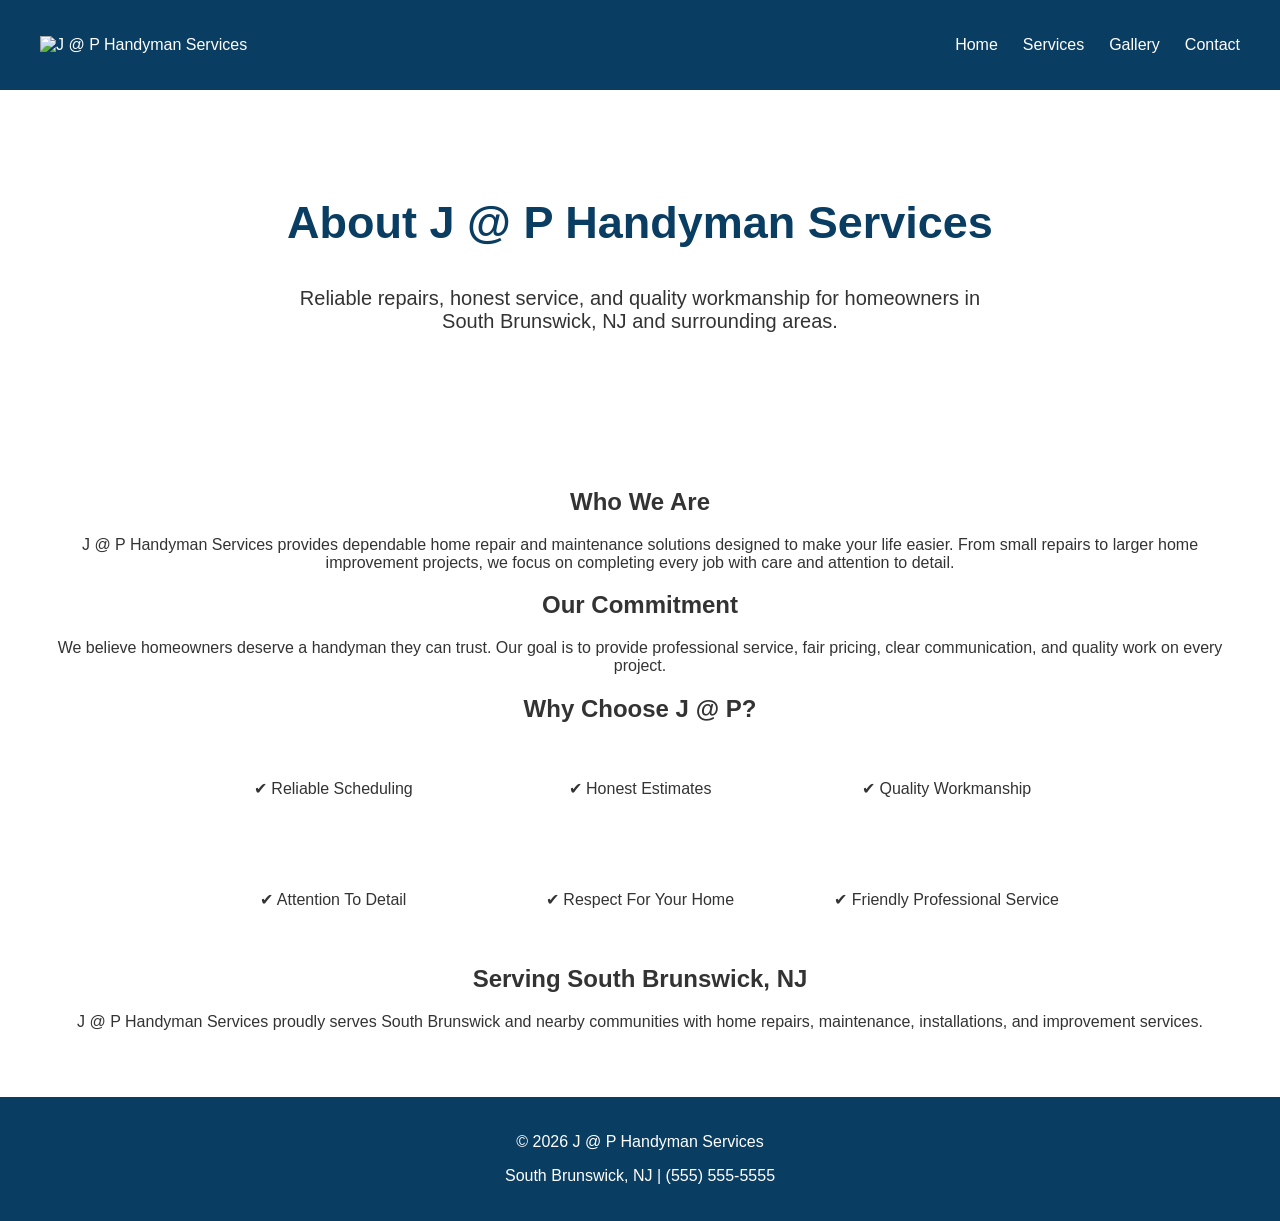
==== about.html @ 0dd30350 "Add initial website files for J @ P Handyman Services, including About, Contact, Gallery, Services p" ====
<!DOCTYPE html>
<html lang="en">

<head>

<meta charset="UTF-8">
<meta name="viewport" content="width=device-width, initial-scale=1.0">

<title>About J @ P Handyman Services | South Brunswick NJ</title>

<link rel="stylesheet" href="css/style.css">

</head>


<body>


<nav>

<img src="images/jp-logo.png" alt="J @ P Handyman Services">

<ul>

<li><a href="index.html">Home</a></li>

<li><a href="services.html">Services</a></li>

<li><a href="gallery.html">Gallery</a></li>

<li><a href="contact.html">Contact</a></li>

</ul>

</nav>



<section class="hero">

<h1>About J @ P Handyman Services</h1>

<p>
Reliable repairs, honest service, and quality workmanship
for homeowners in South Brunswick, NJ and surrounding areas.
</p>

</section>



<section class="about">


<h2>Who We Are</h2>


<p>
J @ P Handyman Services provides dependable home repair and
maintenance solutions designed to make your life easier.
From small repairs to larger home improvement projects,
we focus on completing every job with care and attention
to detail.
</p>



<h2>Our Commitment</h2>


<p>
We believe homeowners deserve a handyman they can trust.
Our goal is to provide professional service, fair pricing,
clear communication, and quality work on every project.
</p>



<h2>Why Choose J @ P?</h2>


<div class="service-list">


<p>✔ Reliable Scheduling</p>

<p>✔ Honest Estimates</p>

<p>✔ Quality Workmanship</p>

<p>✔ Attention To Detail</p>

<p>✔ Respect For Your Home</p>

<p>✔ Friendly Professional Service</p>


</div>



<h2>Serving South Brunswick, NJ</h2>


<p>
J @ P Handyman Services proudly serves South Brunswick
and nearby communities with home repairs, maintenance,
installations, and improvement services.
</p>



</section>



<footer>

<p>
© 2026 J @ P Handyman Services
</p>

<p>
South Brunswick, NJ | (555) 555-5555
</p>

</footer>



</body>

</html>
---- css/style.css ----
/* J @ P Handyman Services */

* {
    box-sizing: border-box;
}

body {
    margin: 0;
    font-family: Arial, sans-serif;
    color: #333;
    background-color: #f5f5f5;
}


/* Navigation */

nav {
    background-color: #0A3D62;
    color: white;
    display: flex;
    justify-content: space-between;
    align-items: center;
    padding: 20px 40px;
}

nav h2 {
    margin: 0;
}

nav ul {
    list-style: none;
    display: flex;
    gap: 25px;
}

nav a {
    color: white;
    text-decoration: none;
}


/* Hero Section */

.hero {
    background-color: #ffffff;
    text-align: center;
    padding: 70px 20px;
}

.hero h1 {
    font-size: 45px;
    color: #0A3D62;
}

.hero p {
    font-size: 20px;
    max-width: 700px;
    margin: 15px auto;
}


/* Buttons */

button {
    background-color: #FF8C00;
    color: white;
    border: none;
    padding: 15px 25px;
    margin: 15px;
    font-size: 18px;
    border-radius: 5px;
    cursor: pointer;
}

button:hover {
    background-color: #cc7000;
}


/* Services */

.services {
    padding: 50px 20px;
    text-align: center;
}

.service-list {
    display: grid;
    grid-template-columns: repeat(3, 1fr);
    gap: 20px;
    max-width: 900px;
    margin: auto;
}

.service-list p {
    background:white;
    padding:20px;
    border-radius:10px;
}


/* About */

.about {
    background:white;
    padding:50px;
    text-align:center;
}


/* Footer */

footer {
    background:#0A3D62;
    color:white;
    text-align:center;
    padding:20px;
}


/* Mobile */

@media(max-width:768px){

    nav {
        flex-direction:column;
    }

    nav ul {
        flex-direction:column;
    }

    .service-list {
        grid-template-columns:1fr;
    }

    .hero h1 {
        font-size:32px;
    }

}
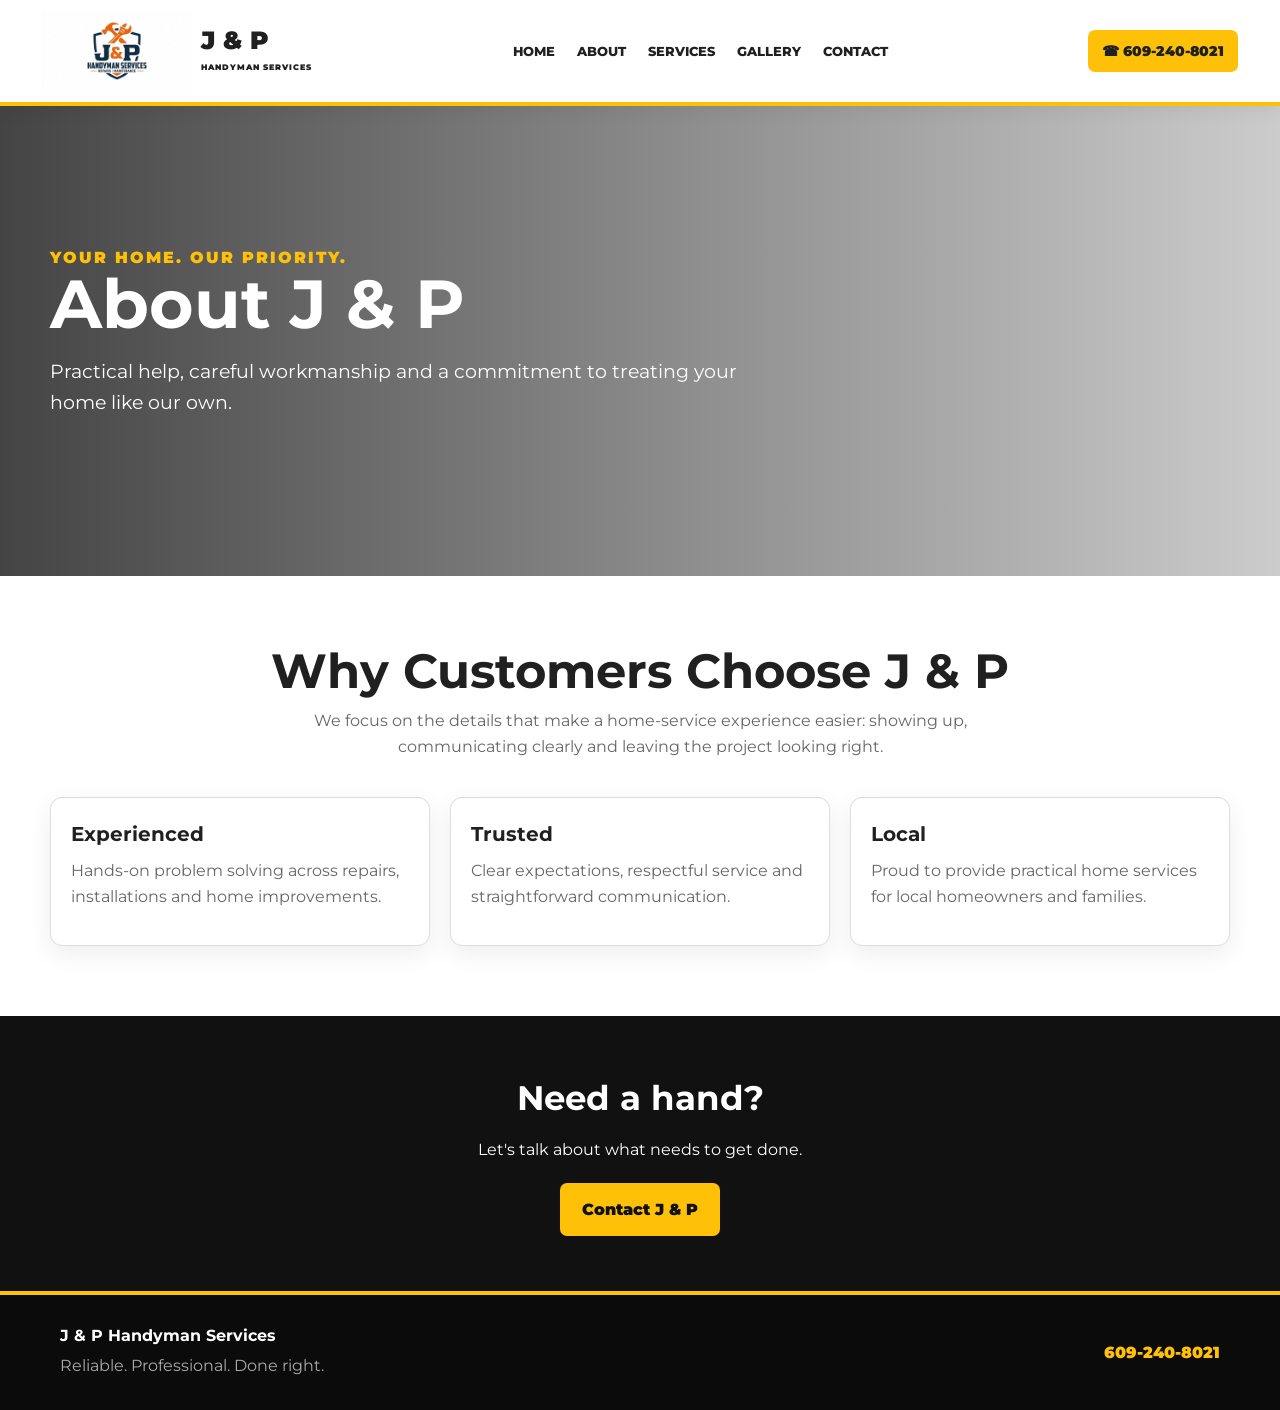
==== commit 0a3a9e00: "Redesign J and P Handyman website" ====
--- a/about.html
+++ b/about.html
@@ -1,133 +1 @@
-<!DOCTYPE html>
-<html lang="en">
-
-<head>
-
-<meta charset="UTF-8">
-<meta name="viewport" content="width=device-width, initial-scale=1.0">
-
-<title>About J @ P Handyman Services | South Brunswick NJ</title>
-
-<link rel="stylesheet" href="css/style.css">
-
-</head>
-
-
-<body>
-
-
-<nav>
-
-<img src="images/jp-logo.png" alt="J @ P Handyman Services">
-
-<ul>
-
-<li><a href="index.html">Home</a></li>
-
-<li><a href="services.html">Services</a></li>
-
-<li><a href="gallery.html">Gallery</a></li>
-
-<li><a href="contact.html">Contact</a></li>
-
-</ul>
-
-</nav>
-
-
-
-<section class="hero">
-
-<h1>About J @ P Handyman Services</h1>
-
-<p>
-Reliable repairs, honest service, and quality workmanship
-for homeowners in South Brunswick, NJ and surrounding areas.
-</p>
-
-</section>
-
-
-
-<section class="about">
-
-
-<h2>Who We Are</h2>
-
-
-<p>
-J @ P Handyman Services provides dependable home repair and
-maintenance solutions designed to make your life easier.
-From small repairs to larger home improvement projects,
-we focus on completing every job with care and attention
-to detail.
-</p>
-
-
-
-<h2>Our Commitment</h2>
-
-
-<p>
-We believe homeowners deserve a handyman they can trust.
-Our goal is to provide professional service, fair pricing,
-clear communication, and quality work on every project.
-</p>
-
-
-
-<h2>Why Choose J @ P?</h2>
-
-
-<div class="service-list">
-
-
-<p>✔ Reliable Scheduling</p>
-
-<p>✔ Honest Estimates</p>
-
-<p>✔ Quality Workmanship</p>
-
-<p>✔ Attention To Detail</p>
-
-<p>✔ Respect For Your Home</p>
-
-<p>✔ Friendly Professional Service</p>
-
-
-</div>
-
-
-
-<h2>Serving South Brunswick, NJ</h2>
-
-
-<p>
-J @ P Handyman Services proudly serves South Brunswick
-and nearby communities with home repairs, maintenance,
-installations, and improvement services.
-</p>
-
-
-
-</section>
-
-
-
-<footer>
-
-<p>
-© 2026 J @ P Handyman Services
-</p>
-
-<p>
-South Brunswick, NJ | (555) 555-5555
-</p>
-
-</footer>
-
-
-
-</body>
-
-</html>+<!doctype html><html lang="en"><head><meta charset="utf-8"><meta name="viewport" content="width=device-width,initial-scale=1"><title>About | J & P Handyman Services</title><link rel="stylesheet" href="css/style.css"></head><body><header class="site-header"><a class="brand" href="index.html"><img src="images/J and P logo.png" alt="J & P Handyman Services logo"><span>J &amp; P<br><small>HANDYMAN SERVICES</small></span></a><nav><a href="index.html">Home</a><a href="about.html">About</a><a href="services.html">Services</a><a href="gallery.html">Gallery</a><a href="contact.html">Contact</a></nav><a class="phone" href="tel:6092408021">☎ 609-240-8021</a></header><section class="about-hero" style="background-image:url('images/backgrounds/about.svg')"><div class="page-hero-inner"><div class="eyebrow">Your Home. Our Priority.</div><h1>About J & P</h1><p>Practical help, careful workmanship and a commitment to treating your home like our own.</p></div></section><section class="section"><div class="section-inner"><h2 class="section-title">Why Customers Choose J & P</h2><p class="section-lead">We focus on the details that make a home-service experience easier: showing up, communicating clearly and leaving the project looking right.</p><div class="cards"><article class="service-card"><div class="body"><h3>Experienced</h3><p>Hands-on problem solving across repairs, installations and home improvements.</p></div></article><article class="service-card"><div class="body"><h3>Trusted</h3><p>Clear expectations, respectful service and straightforward communication.</p></div></article><article class="service-card"><div class="body"><h3>Local</h3><p>Proud to provide practical home services for local homeowners and families.</p></div></article></div></div></section><section class="band"><h2>Need a hand?</h2><p>Let's talk about what needs to get done.</p><a class="btn" href="contact.html">Contact J & P</a></section><footer><div><strong>J &amp; P Handyman Services</strong><p>Reliable. Professional. Done right.</p></div><a href="tel:6092408021">609-240-8021</a></footer></body></html>
--- a/css/style.css
+++ b/css/style.css
@@ -1,141 +1,3 @@
-/* J @ P Handyman Services */
-
-* {
-    box-sizing: border-box;
-}
-
-body {
-    margin: 0;
-    font-family: Arial, sans-serif;
-    color: #333;
-    background-color: #f5f5f5;
-}
-
-
-/* Navigation */
-
-nav {
-    background-color: #0A3D62;
-    color: white;
-    display: flex;
-    justify-content: space-between;
-    align-items: center;
-    padding: 20px 40px;
-}
-
-nav h2 {
-    margin: 0;
-}
-
-nav ul {
-    list-style: none;
-    display: flex;
-    gap: 25px;
-}
-
-nav a {
-    color: white;
-    text-decoration: none;
-}
-
-
-/* Hero Section */
-
-.hero {
-    background-color: #ffffff;
-    text-align: center;
-    padding: 70px 20px;
-}
-
-.hero h1 {
-    font-size: 45px;
-    color: #0A3D62;
-}
-
-.hero p {
-    font-size: 20px;
-    max-width: 700px;
-    margin: 15px auto;
-}
-
-
-/* Buttons */
-
-button {
-    background-color: #FF8C00;
-    color: white;
-    border: none;
-    padding: 15px 25px;
-    margin: 15px;
-    font-size: 18px;
-    border-radius: 5px;
-    cursor: pointer;
-}
-
-button:hover {
-    background-color: #cc7000;
-}
-
-
-/* Services */
-
-.services {
-    padding: 50px 20px;
-    text-align: center;
-}
-
-.service-list {
-    display: grid;
-    grid-template-columns: repeat(3, 1fr);
-    gap: 20px;
-    max-width: 900px;
-    margin: auto;
-}
-
-.service-list p {
-    background:white;
-    padding:20px;
-    border-radius:10px;
-}
-
-
-/* About */
-
-.about {
-    background:white;
-    padding:50px;
-    text-align:center;
-}
-
-
-/* Footer */
-
-footer {
-    background:#0A3D62;
-    color:white;
-    text-align:center;
-    padding:20px;
-}
-
-
-/* Mobile */
-
-@media(max-width:768px){
-
-    nav {
-        flex-direction:column;
-    }
-
-    nav ul {
-        flex-direction:column;
-    }
-
-    .service-list {
-        grid-template-columns:1fr;
-    }
-
-    .hero h1 {
-        font-size:32px;
-    }
-
-}+@import url("https://fonts.googleapis.com/css2?family=Montserrat:wght@400;500;600;700;800;900&display=swap");
+:root{--yellow:#ffc107;--black:#101010;--dark:#181818;--light:#f7f7f7;--text:#202020;--muted:#666;--max:1180px}
+*{box-sizing:border-box}html{scroll-behavior:smooth}body{margin:0;font-family:Montserrat,Arial,sans-serif;color:var(--text);background:#fff;line-height:1.6}a{color:inherit}.site-header{position:sticky;top:0;z-index:20;display:flex;align-items:center;gap:22px;padding:10px clamp(16px,4vw,42px);background:#fff;border-bottom:4px solid var(--yellow);box-shadow:0 4px 18px #0001}.brand{display:flex;align-items:center;gap:9px;text-decoration:none;font-weight:900;font-size:25px;line-height:.85;white-space:nowrap}.brand img{width:150px;height:150x;object-fit:contain}.brand small{font-size:8px;letter-spacing:1px}.site-header nav{display:flex;gap:22px;justify-content:center;flex:1}.site-header nav a{text-decoration:none;font-weight:800;font-size:13px;text-transform:uppercase}.site-header nav a:hover{color:#b88700}.phone{background:var(--yellow);padding:10px 14px;border-radius:7px;text-decoration:none;font-weight:900;white-space:nowrap;font-size:14px}.hero{min-height:620px;background-size:cover;background-position:center;display:flex;align-items:center;padding:70px clamp(18px,7vw,100px);position:relative}.hero:before{content:"";position:absolute;inset:0;background:linear-gradient(90deg,#000c 0%,#0008 48%,#0002 100%)}.hero-inner{position:relative;max-width:650px;color:#fff}.eyebrow{color:var(--yellow);font-weight:900;text-transform:uppercase;letter-spacing:2px}.hero h1{font-size:clamp(42px,6vw,76px);line-height:.98;margin:12px 0 20px;text-transform:uppercase}.hero p{font-size:19px;max-width:620px}.buttons{display:flex;gap:12px;flex-wrap:wrap;margin-top:28px}.btn{display:inline-block;text-decoration:none;font-weight:900;padding:14px 22px;border-radius:7px;background:var(--yellow);color:#111}.btn.alt{background:#111;color:#fff;border:2px solid #fff}.section{padding:70px 20px}.section-inner{max-width:var(--max);margin:auto}.section-title{text-align:center;margin:0 0 12px;font-size:clamp(30px,4vw,48px);line-height:1.05}.section-lead{text-align:center;max-width:760px;margin:0 auto 38px;color:var(--muted)}.mission{background:#f4f4f4;border-left:8px solid var(--yellow);padding:35px 40px;margin-top:20px}.highlights{display:grid;grid-template-columns:repeat(4,1fr);gap:14px;margin-top:-35px;position:relative;z-index:2;padding:0 20px}.highlight{background:#111;color:#fff;padding:24px 18px;text-align:center;border-top:4px solid var(--yellow);box-shadow:0 10px 30px #0002}.highlight strong{display:block;color:var(--yellow);font-size:18px;margin-bottom:6px}.cards{display:grid;grid-template-columns:repeat(3,1fr);gap:20px}.service-card{background:#fff;border:1px solid #ddd;border-radius:12px;overflow:hidden;box-shadow:0 8px 25px #00000012}.service-card img{width:100%;height:190px;object-fit:cover}.service-card .body{padding:20px}.service-card h3{margin:0 0 8px;font-size:20px}.service-card p{margin:0 0 15px;color:var(--muted)}.service-card a{font-weight:900;text-decoration:none}.band{background:#111;color:#fff;padding:55px 20px;text-align:center}.band h2{font-size:34px;margin:0 0 12px}.band p{max-width:700px;margin:0 auto 20px}.about-hero,.services-hero,.contact-hero{min-height:470px;background-size:cover;background-position:center;display:flex;align-items:end;padding:70px 20px;position:relative}.about-hero:before,.services-hero:before,.contact-hero:before{content:"";position:absolute;inset:0;background:linear-gradient(90deg,#000b,#0003)}.page-hero-inner{position:relative;max-width:var(--max);width:100%;margin:auto;color:#fff}.page-hero-inner h1{font-size:clamp(42px,6vw,68px);margin:0;line-height:1}.page-hero-inner p{font-size:19px;max-width:700px}.gallery-grid{display:grid;grid-template-columns:repeat(2,1fr);gap:24px}.gallery-item{border-radius:14px;overflow:hidden;background:#fff;box-shadow:0 8px 25px #0002;border:1px solid #ddd}.gallery-item img{display:block;width:100%;height:300px;object-fit:cover}.gallery-item .caption{padding:18px}.gallery-item h3{margin:0 0 6px}.gallery-item p{margin:0;color:var(--muted);font-size:14px}.contact-wrap{display:grid;grid-template-columns:1fr 1fr;gap:30px;align-items:stretch}.contact-card{background:#fff;border-radius:16px;padding:30px;box-shadow:0 10px 35px #0002}.contact-card h2{margin-top:0}.contact-details{display:grid;gap:15px;margin-top:25px}.detail{padding:15px;background:#f7f7f7;border-left:5px solid var(--yellow)}form{display:grid;gap:14px}input,textarea,select{width:100%;padding:14px;border:1px solid #ccc;border-radius:7px;font:inherit}textarea{min-height:140px;resize:vertical}.submit{border:0;cursor:pointer}.reviews{display:grid;grid-template-columns:repeat(3,1fr);gap:18px}.review{background:#fff;border:1px solid #ddd;border-radius:12px;padding:22px;box-shadow:0 7px 20px #0001}.stars{color:#f5b400;letter-spacing:2px;font-size:20px}.review small{color:#777}.notice{background:#fff6d8;border:1px solid #f0ce59;padding:18px;border-radius:10px;margin-bottom:25px}footer{background:#0b0b0b;color:#fff;padding:28px clamp(20px,5vw,60px);display:flex;justify-content:space-between;gap:20px;align-items:center;border-top:4px solid var(--yellow)}footer p{margin:4px 0;color:#aaa}footer a{color:var(--yellow);font-weight:900;text-decoration:none}@media(max-width:850px){.site-header{flex-wrap:wrap;justify-content:center}.site-header nav{order:3;width:100%;overflow:auto;justify-content:flex-start;padding-bottom:5px}.phone{font-size:12px}.hero{min-height:570px}.highlights{grid-template-columns:1fr 1fr;margin-top:0;padding-top:20px}.cards,.reviews{grid-template-columns:1fr 1fr}.gallery-grid,.contact-wrap{grid-template-columns:1fr}}@media(max-width:560px){.brand img{width:48px;height:48px}.brand{font-size:21px}.site-header nav{gap:15px}.site-header nav a{font-size:11px}.hero{padding:55px 18px}.hero h1{font-size:42px}.hero p{font-size:16px}.section{padding:50px 16px}.highlights,.cards,.reviews{grid-template-columns:1fr}.mission{padding:24px 20px}.gallery-item img{height:250px}footer{flex-direction:column;text-align:center}}
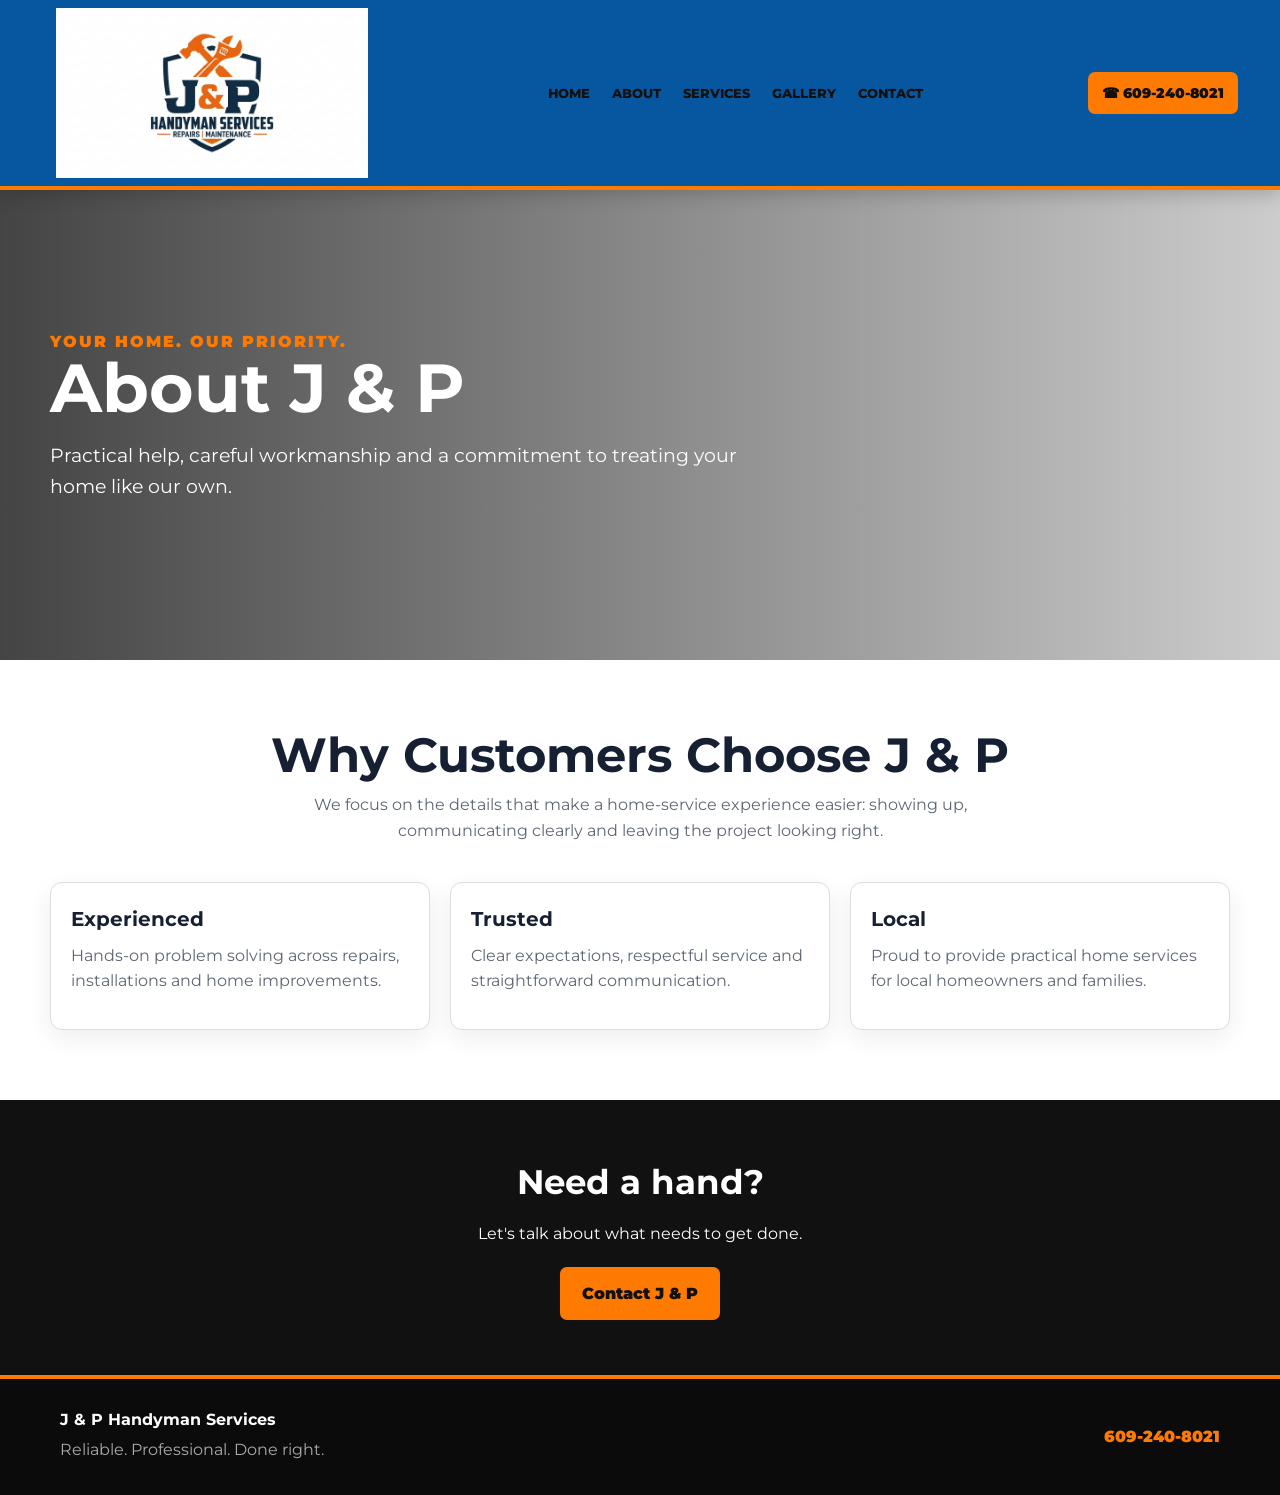
==== commit 8ed3226f: "Update website" ====
--- a/about.html
+++ b/about.html
@@ -1 +1 @@
-<!doctype html><html lang="en"><head><meta charset="utf-8"><meta name="viewport" content="width=device-width,initial-scale=1"><title>About | J & P Handyman Services</title><link rel="stylesheet" href="css/style.css"></head><body><header class="site-header"><a class="brand" href="index.html"><img src="images/J and P logo.png" alt="J & P Handyman Services logo"><span>J &amp; P<br><small>HANDYMAN SERVICES</small></span></a><nav><a href="index.html">Home</a><a href="about.html">About</a><a href="services.html">Services</a><a href="gallery.html">Gallery</a><a href="contact.html">Contact</a></nav><a class="phone" href="tel:6092408021">☎ 609-240-8021</a></header><section class="about-hero" style="background-image:url('images/backgrounds/about.svg')"><div class="page-hero-inner"><div class="eyebrow">Your Home. Our Priority.</div><h1>About J & P</h1><p>Practical help, careful workmanship and a commitment to treating your home like our own.</p></div></section><section class="section"><div class="section-inner"><h2 class="section-title">Why Customers Choose J & P</h2><p class="section-lead">We focus on the details that make a home-service experience easier: showing up, communicating clearly and leaving the project looking right.</p><div class="cards"><article class="service-card"><div class="body"><h3>Experienced</h3><p>Hands-on problem solving across repairs, installations and home improvements.</p></div></article><article class="service-card"><div class="body"><h3>Trusted</h3><p>Clear expectations, respectful service and straightforward communication.</p></div></article><article class="service-card"><div class="body"><h3>Local</h3><p>Proud to provide practical home services for local homeowners and families.</p></div></article></div></div></section><section class="band"><h2>Need a hand?</h2><p>Let's talk about what needs to get done.</p><a class="btn" href="contact.html">Contact J & P</a></section><footer><div><strong>J &amp; P Handyman Services</strong><p>Reliable. Professional. Done right.</p></div><a href="tel:6092408021">609-240-8021</a></footer></body></html>+<!doctype html><html lang="en"><head><meta charset="utf-8"><meta name="viewport" content="width=device-width,initial-scale=1"><title>About | J & P Handyman Services</title><link rel="stylesheet" href="css/style.css"></head><body><header class="site-header"><a class="brand" href="index.html"><img src="images/J and P logo.png" alt="J & P Handyman Services logo"></a><nav><a href="index.html">Home</a><a href="about.html">About</a><a href="services.html">Services</a><a href="gallery.html">Gallery</a><a href="contact.html">Contact</a></nav><a class="phone" href="tel:6092408021">☎ 609-240-8021</a></header><section class="about-hero" style="background-image:url('images/backgrounds/about.svg')"><div class="page-hero-inner"><div class="eyebrow">Your Home. Our Priority.</div><h1>About J & P</h1><p>Practical help, careful workmanship and a commitment to treating your home like our own.</p></div></section><section class="section"><div class="section-inner"><h2 class="section-title">Why Customers Choose J & P</h2><p class="section-lead">We focus on the details that make a home-service experience easier: showing up, communicating clearly and leaving the project looking right.</p><div class="cards"><article class="service-card"><div class="body"><h3>Experienced</h3><p>Hands-on problem solving across repairs, installations and home improvements.</p></div></article><article class="service-card"><div class="body"><h3>Trusted</h3><p>Clear expectations, respectful service and straightforward communication.</p></div></article><article class="service-card"><div class="body"><h3>Local</h3><p>Proud to provide practical home services for local homeowners and families.</p></div></article></div></div></section><section class="band"><h2>Need a hand?</h2><p>Let's talk about what needs to get done.</p><a class="btn" href="contact.html">Contact J & P</a></section><footer><div><strong>J &amp; P Handyman Services</strong><p>Reliable. Professional. Done right.</p></div><a href="tel:6092408021">609-240-8021</a></footer></body></html>
--- a/css/style.css
+++ b/css/style.css
@@ -1,3 +1,709 @@
 @import url("https://fonts.googleapis.com/css2?family=Montserrat:wght@400;500;600;700;800;900&display=swap");
-:root{--yellow:#ffc107;--black:#101010;--dark:#181818;--light:#f7f7f7;--text:#202020;--muted:#666;--max:1180px}
-*{box-sizing:border-box}html{scroll-behavior:smooth}body{margin:0;font-family:Montserrat,Arial,sans-serif;color:var(--text);background:#fff;line-height:1.6}a{color:inherit}.site-header{position:sticky;top:0;z-index:20;display:flex;align-items:center;gap:22px;padding:10px clamp(16px,4vw,42px);background:#fff;border-bottom:4px solid var(--yellow);box-shadow:0 4px 18px #0001}.brand{display:flex;align-items:center;gap:9px;text-decoration:none;font-weight:900;font-size:25px;line-height:.85;white-space:nowrap}.brand img{width:150px;height:150x;object-fit:contain}.brand small{font-size:8px;letter-spacing:1px}.site-header nav{display:flex;gap:22px;justify-content:center;flex:1}.site-header nav a{text-decoration:none;font-weight:800;font-size:13px;text-transform:uppercase}.site-header nav a:hover{color:#b88700}.phone{background:var(--yellow);padding:10px 14px;border-radius:7px;text-decoration:none;font-weight:900;white-space:nowrap;font-size:14px}.hero{min-height:620px;background-size:cover;background-position:center;display:flex;align-items:center;padding:70px clamp(18px,7vw,100px);position:relative}.hero:before{content:"";position:absolute;inset:0;background:linear-gradient(90deg,#000c 0%,#0008 48%,#0002 100%)}.hero-inner{position:relative;max-width:650px;color:#fff}.eyebrow{color:var(--yellow);font-weight:900;text-transform:uppercase;letter-spacing:2px}.hero h1{font-size:clamp(42px,6vw,76px);line-height:.98;margin:12px 0 20px;text-transform:uppercase}.hero p{font-size:19px;max-width:620px}.buttons{display:flex;gap:12px;flex-wrap:wrap;margin-top:28px}.btn{display:inline-block;text-decoration:none;font-weight:900;padding:14px 22px;border-radius:7px;background:var(--yellow);color:#111}.btn.alt{background:#111;color:#fff;border:2px solid #fff}.section{padding:70px 20px}.section-inner{max-width:var(--max);margin:auto}.section-title{text-align:center;margin:0 0 12px;font-size:clamp(30px,4vw,48px);line-height:1.05}.section-lead{text-align:center;max-width:760px;margin:0 auto 38px;color:var(--muted)}.mission{background:#f4f4f4;border-left:8px solid var(--yellow);padding:35px 40px;margin-top:20px}.highlights{display:grid;grid-template-columns:repeat(4,1fr);gap:14px;margin-top:-35px;position:relative;z-index:2;padding:0 20px}.highlight{background:#111;color:#fff;padding:24px 18px;text-align:center;border-top:4px solid var(--yellow);box-shadow:0 10px 30px #0002}.highlight strong{display:block;color:var(--yellow);font-size:18px;margin-bottom:6px}.cards{display:grid;grid-template-columns:repeat(3,1fr);gap:20px}.service-card{background:#fff;border:1px solid #ddd;border-radius:12px;overflow:hidden;box-shadow:0 8px 25px #00000012}.service-card img{width:100%;height:190px;object-fit:cover}.service-card .body{padding:20px}.service-card h3{margin:0 0 8px;font-size:20px}.service-card p{margin:0 0 15px;color:var(--muted)}.service-card a{font-weight:900;text-decoration:none}.band{background:#111;color:#fff;padding:55px 20px;text-align:center}.band h2{font-size:34px;margin:0 0 12px}.band p{max-width:700px;margin:0 auto 20px}.about-hero,.services-hero,.contact-hero{min-height:470px;background-size:cover;background-position:center;display:flex;align-items:end;padding:70px 20px;position:relative}.about-hero:before,.services-hero:before,.contact-hero:before{content:"";position:absolute;inset:0;background:linear-gradient(90deg,#000b,#0003)}.page-hero-inner{position:relative;max-width:var(--max);width:100%;margin:auto;color:#fff}.page-hero-inner h1{font-size:clamp(42px,6vw,68px);margin:0;line-height:1}.page-hero-inner p{font-size:19px;max-width:700px}.gallery-grid{display:grid;grid-template-columns:repeat(2,1fr);gap:24px}.gallery-item{border-radius:14px;overflow:hidden;background:#fff;box-shadow:0 8px 25px #0002;border:1px solid #ddd}.gallery-item img{display:block;width:100%;height:300px;object-fit:cover}.gallery-item .caption{padding:18px}.gallery-item h3{margin:0 0 6px}.gallery-item p{margin:0;color:var(--muted);font-size:14px}.contact-wrap{display:grid;grid-template-columns:1fr 1fr;gap:30px;align-items:stretch}.contact-card{background:#fff;border-radius:16px;padding:30px;box-shadow:0 10px 35px #0002}.contact-card h2{margin-top:0}.contact-details{display:grid;gap:15px;margin-top:25px}.detail{padding:15px;background:#f7f7f7;border-left:5px solid var(--yellow)}form{display:grid;gap:14px}input,textarea,select{width:100%;padding:14px;border:1px solid #ccc;border-radius:7px;font:inherit}textarea{min-height:140px;resize:vertical}.submit{border:0;cursor:pointer}.reviews{display:grid;grid-template-columns:repeat(3,1fr);gap:18px}.review{background:#fff;border:1px solid #ddd;border-radius:12px;padding:22px;box-shadow:0 7px 20px #0001}.stars{color:#f5b400;letter-spacing:2px;font-size:20px}.review small{color:#777}.notice{background:#fff6d8;border:1px solid #f0ce59;padding:18px;border-radius:10px;margin-bottom:25px}footer{background:#0b0b0b;color:#fff;padding:28px clamp(20px,5vw,60px);display:flex;justify-content:space-between;gap:20px;align-items:center;border-top:4px solid var(--yellow)}footer p{margin:4px 0;color:#aaa}footer a{color:var(--yellow);font-weight:900;text-decoration:none}@media(max-width:850px){.site-header{flex-wrap:wrap;justify-content:center}.site-header nav{order:3;width:100%;overflow:auto;justify-content:flex-start;padding-bottom:5px}.phone{font-size:12px}.hero{min-height:570px}.highlights{grid-template-columns:1fr 1fr;margin-top:0;padding-top:20px}.cards,.reviews{grid-template-columns:1fr 1fr}.gallery-grid,.contact-wrap{grid-template-columns:1fr}}@media(max-width:560px){.brand img{width:48px;height:48px}.brand{font-size:21px}.site-header nav{gap:15px}.site-header nav a{font-size:11px}.hero{padding:55px 18px}.hero h1{font-size:42px}.hero p{font-size:16px}.section{padding:50px 16px}.highlights,.cards,.reviews{grid-template-columns:1fr}.mission{padding:24px 20px}.gallery-item img{height:250px}footer{flex-direction:column;text-align:center}}
+
+:root{
+  --yellow:#ff7a00;
+  --blue:#0757a0;
+  --dark-blue:#063b6f;
+  --light:#f7f9fc;
+  --text:#172033;
+  --muted:#5d6673;
+  --max:1180px;
+}
+
+*{
+  box-sizing:border-box;
+}
+
+html{
+  scroll-behavior:smooth;
+}
+
+body{
+  margin:0;
+  font-family:Montserrat,Arial,sans-serif;
+  color:var(--text);
+  background:#fff;
+  line-height:1.6;
+}
+
+a{
+  color:inherit;
+}
+
+
+/* =========================
+   HEADER
+========================= */
+
+.site-header{
+  position:sticky;
+  top:0;
+  z-index:20;
+  display:flex;
+  align-items:center;
+  gap:22px;
+  padding:8px clamp(16px,4vw,42px);
+  background:var(--blue);
+  border-bottom:4px solid var(--yellow);
+  box-shadow:0 4px 18px #0003;
+}
+
+.brand{
+  display:flex;
+  align-items:center;
+  text-decoration:none;
+  white-space:nowrap;
+  flex-shrink:0;
+}
+
+.brand img{
+  width:340px;
+  height:170px;
+  object-fit:contain;
+}
+
+.site-header nav{
+  display:flex;
+  gap:22px;
+  justify-content:center;
+  align-items:center;
+  flex:1;
+}
+
+.site-header nav a{
+  color:#111;
+  text-decoration:none;
+  font-weight:800;
+  font-size:13px;
+  text-transform:uppercase;
+  white-space:nowrap;
+}
+
+.site-header nav a:hover{
+  color:#fff;
+}
+
+.phone{
+  background:var(--yellow);
+  color:#111;
+  padding:10px 14px;
+  border-radius:7px;
+  text-decoration:none;
+  font-weight:900;
+  white-space:nowrap;
+  font-size:14px;
+}
+
+
+/* =========================
+   MAIN HERO
+========================= */
+
+.hero{
+  min-height:620px;
+  background:var(--blue);
+  display:flex;
+  align-items:center;
+  padding:70px clamp(18px,7vw,100px);
+  position:relative;
+  overflow:hidden;
+}
+
+.hero-logo{
+  position:absolute;
+  inset:0;
+  background-image:url("../images/J and P logo.png");
+  background-repeat:no-repeat;
+  background-position:center;
+  background-size:75% auto;
+  opacity:.12;
+  pointer-events:none;
+}
+
+.hero:before{
+  content:"";
+  position:absolute;
+  inset:0;
+  background:rgba(0,0,0,.08);
+  pointer-events:none;
+}
+
+.hero-inner{
+  position:relative;
+  z-index:2;
+  max-width:650px;
+  color:#fff;
+}
+
+.eyebrow{
+  color:var(--yellow);
+  font-weight:900;
+  text-transform:uppercase;
+  letter-spacing:2px;
+}
+
+.hero h1{
+  font-size:clamp(42px,6vw,76px);
+  line-height:.98;
+  margin:12px 0 20px;
+  text-transform:uppercase;
+}
+
+.hero p{
+  font-size:19px;
+  max-width:620px;
+}
+
+
+/* =========================
+   BUTTONS
+========================= */
+
+.buttons{
+  display:flex;
+  gap:12px;
+  flex-wrap:wrap;
+  margin-top:28px;
+}
+
+.btn{
+  display:inline-block;
+  text-decoration:none;
+  font-weight:900;
+  padding:14px 22px;
+  border-radius:7px;
+  background:var(--yellow);
+  color:#111;
+}
+
+.btn.alt{
+  background:#111;
+  color:#fff;
+  border:2px solid #fff;
+}
+
+
+/* =========================
+   SECTIONS
+========================= */
+
+.section{
+  padding:70px 20px;
+}
+
+.section-inner{
+  max-width:var(--max);
+  margin:auto;
+}
+
+.section-title{
+  text-align:center;
+  margin:0 0 12px;
+  font-size:clamp(30px,4vw,48px);
+  line-height:1.05;
+}
+
+.section-lead{
+  text-align:center;
+  max-width:760px;
+  margin:0 auto 38px;
+  color:var(--muted);
+}
+
+.section[style*="background:#111"]{
+  background:var(--blue) !important;
+  color:#fff !important;
+}
+
+
+/* =========================
+   MISSION
+========================= */
+
+.mission{
+  background:#f4f4f4;
+  border-left:8px solid var(--yellow);
+  padding:35px 40px;
+  margin-top:20px;
+}
+
+
+/* =========================
+   HIGHLIGHTS
+========================= */
+
+.highlights{
+  display:grid;
+  grid-template-columns:repeat(4,1fr);
+  gap:14px;
+  margin-top:-35px;
+  position:relative;
+  z-index:2;
+  padding:0 20px;
+}
+
+.highlight{
+  background:#111;
+  color:#fff;
+  padding:24px 18px;
+  text-align:center;
+  border-top:4px solid var(--yellow);
+  box-shadow:0 10px 30px #0002;
+}
+
+.highlight strong{
+  display:block;
+  color:var(--yellow);
+  font-size:18px;
+  margin-bottom:6px;
+}
+
+
+/* =========================
+   SERVICE CARDS
+========================= */
+
+.cards{
+  display:grid;
+  grid-template-columns:repeat(3,1fr);
+  gap:20px;
+}
+
+.service-card{
+  background:#fff;
+  border:1px solid #ddd;
+  border-radius:12px;
+  overflow:hidden;
+  box-shadow:0 8px 25px #00000012;
+}
+
+.service-card img{
+    display:block;
+  width:100%;
+  height:260px;
+  object-fit:cover;
+  object-position:center;
+    background:#f7f7f7;
+}
+
+.service-card .body{
+  padding:20px;
+}
+
+.service-card h3{
+  margin:0 0 8px;
+  font-size:20px;
+}
+
+.service-card p{
+  margin:0 0 15px;
+  color:var(--muted);
+}
+
+.service-card a{
+  font-weight:900;
+  text-decoration:none;
+}
+
+
+/* =========================
+   DARK / CTA BAND
+========================= */
+
+.band{
+  background:#111;
+  color:#fff;
+  padding:55px 20px;
+  text-align:center;
+}
+
+.band h2{
+  font-size:34px;
+  margin:0 0 12px;
+}
+
+.band p{
+  max-width:700px;
+  margin:0 auto 20px;
+}
+
+
+/* =========================
+   PAGE HEROES
+========================= */
+
+.about-hero,
+.services-hero,
+.contact-hero{
+  min-height:470px;
+  background-size:cover;
+  background-position:center;
+  display:flex;
+  align-items:end;
+  padding:70px 20px;
+  position:relative;
+}
+
+.about-hero:before,
+.services-hero:before,
+.contact-hero:before{
+  content:"";
+  position:absolute;
+  inset:0;
+  background:linear-gradient(
+    90deg,
+    #000b,
+    #0003
+  );
+}
+
+.page-hero-inner{
+  position:relative;
+  max-width:var(--max);
+  width:100%;
+  margin:auto;
+  color:#fff;
+}
+
+.page-hero-inner h1{
+  font-size:clamp(42px,6vw,68px);
+  margin:0;
+  line-height:1;
+}
+
+.page-hero-inner p{
+  font-size:19px;
+  max-width:700px;
+}
+
+
+/* =========================
+   GALLERY
+========================= */
+
+.gallery-grid{
+  display:grid;
+  grid-template-columns:repeat(2,1fr);
+  gap:24px;
+}
+
+.gallery-item{
+  border-radius:14px;
+  overflow:hidden;
+  background:#fff;
+  box-shadow:0 8px 25px #0002;
+  border:1px solid #ddd;
+}
+
+
+/* SAME SIZE IMAGE AREA */
+
+.gallery-item img{
+  display:block;
+  width:100%;
+  height:300px;
+  object-fit:contain;
+  object-position:center;
+  background:#f7f7f7;
+}
+
+
+/* CAPTION */
+
+.gallery-item .caption{
+  padding:18px;
+  min-height:115px;
+}
+
+.gallery-item h3{
+  margin:0 0 6px;
+}
+
+.gallery-item p{
+  margin:0;
+  color:var(--muted);
+  font-size:14px;
+}
+
+
+/* =========================
+   CONTACT
+========================= */
+
+.contact-wrap{
+  display:grid;
+  grid-template-columns:1fr 1fr;
+  gap:30px;
+  align-items:stretch;
+}
+
+.contact-card{
+  background:#fff;
+  border-radius:16px;
+  padding:30px;
+  box-shadow:0 10px 35px #0002;
+}
+
+.contact-card h2{
+  margin-top:0;
+}
+
+.contact-details{
+  display:grid;
+  gap:15px;
+  margin-top:25px;
+}
+
+.detail{
+  padding:15px;
+  background:#f7f7f7;
+  border-left:5px solid var(--yellow);
+}
+
+
+/* =========================
+   FORM
+========================= */
+
+form{
+  display:grid;
+  gap:14px;
+}
+
+input,
+textarea,
+select{
+  width:100%;
+  padding:14px;
+  border:1px solid #ccc;
+  border-radius:7px;
+  font:inherit;
+}
+
+textarea{
+  min-height:140px;
+  resize:vertical;
+}
+
+.submit{
+  border:0;
+  cursor:pointer;
+}
+
+
+/* =========================
+   REVIEWS
+========================= */
+
+.reviews{
+  display:grid;
+  grid-template-columns:repeat(3,1fr);
+  gap:18px;
+}
+
+.review{
+  background:#fff;
+  border:1px solid #ddd;
+  border-radius:12px;
+  padding:22px;
+  box-shadow:0 7px 20px #0001;
+}
+
+.stars{
+  color:#f5b400;
+  letter-spacing:2px;
+  font-size:20px;
+}
+
+.review small{
+  color:#777;
+}
+
+
+/* =========================
+   NOTICE
+========================= */
+
+.notice{
+  background:#fff6d8;
+  border:1px solid #f0ce59;
+  padding:18px;
+  border-radius:10px;
+  margin-bottom:25px;
+}
+
+
+/* =========================
+   FOOTER
+========================= */
+
+footer{
+  background:#0b0b0b;
+  color:#fff;
+  padding:28px clamp(20px,5vw,60px);
+  display:flex;
+  justify-content:space-between;
+  gap:20px;
+  align-items:center;
+  border-top:4px solid var(--yellow);
+}
+
+footer p{
+  margin:4px 0;
+  color:#aaa;
+}
+
+footer a{
+  color:var(--yellow);
+  font-weight:900;
+  text-decoration:none;
+}
+
+
+/* =========================
+   TABLET
+========================= */
+
+@media(max-width:1000px){
+
+  .brand img{
+    width:260px;
+    height:150px;
+  }
+
+  .site-header{
+    gap:15px;
+  }
+
+  .site-header nav{
+    gap:14px;
+  }
+
+}
+
+
+/* =========================
+   MOBILE
+========================= */
+
+@media(max-width:850px){
+
+  .site-header{
+    flex-wrap:wrap;
+    justify-content:center;
+    padding:8px 14px;
+  }
+
+  .brand img{
+    width:260px;
+    height:140px;
+  }
+
+  .site-header nav{
+    order:3;
+    width:100%;
+    overflow:auto;
+    justify-content:flex-start;
+    padding-bottom:5px;
+  }
+
+  .phone{
+    font-size:12px;
+  }
+
+  .hero{
+    min-height:570px;
+  }
+
+  .hero-logo{
+    background-size:110% auto;
+    background-position:center;
+  }
+
+  .highlights{
+    grid-template-columns:1fr 1fr;
+    margin-top:0;
+    padding-top:20px;
+  }
+
+  .cards,
+  .reviews{
+    grid-template-columns:1fr 1fr;
+  }
+
+  .gallery-grid,
+  .contact-wrap{
+    grid-template-columns:1fr;
+  }
+
+}
+
+
+/* =========================
+   SMALL MOBILE
+========================= */
+
+@media(max-width:560px){
+
+  .brand img{
+    width:230px;
+    height:125px;
+  }
+
+  .site-header nav{
+    gap:15px;
+  }
+
+  .site-header nav a{
+    font-size:11px;
+  }
+
+  .hero{
+    padding:55px 18px;
+  }
+
+  .hero h1{
+    font-size:42px;
+  }
+
+  .hero p{
+    font-size:16px;
+  }
+
+  .hero-logo{
+    background-size:145% auto;
+    opacity:.10;
+  }
+
+  .section{
+    padding:50px 16px;
+  }
+
+  .highlights,
+  .cards,
+  .reviews{
+    grid-template-columns:1fr;
+  }
+
+  .mission{
+    padding:24px 20px;
+  }
+
+
+  /* MOBILE GALLERY */
+
+  .gallery-item img{
+    height:250px;
+    object-fit:contain;
+  }
+
+  .gallery-item .caption{
+    min-height:auto;
+  }
+
+  footer{
+    flex-direction:column;
+    text-align:center;
+  }
+
+}
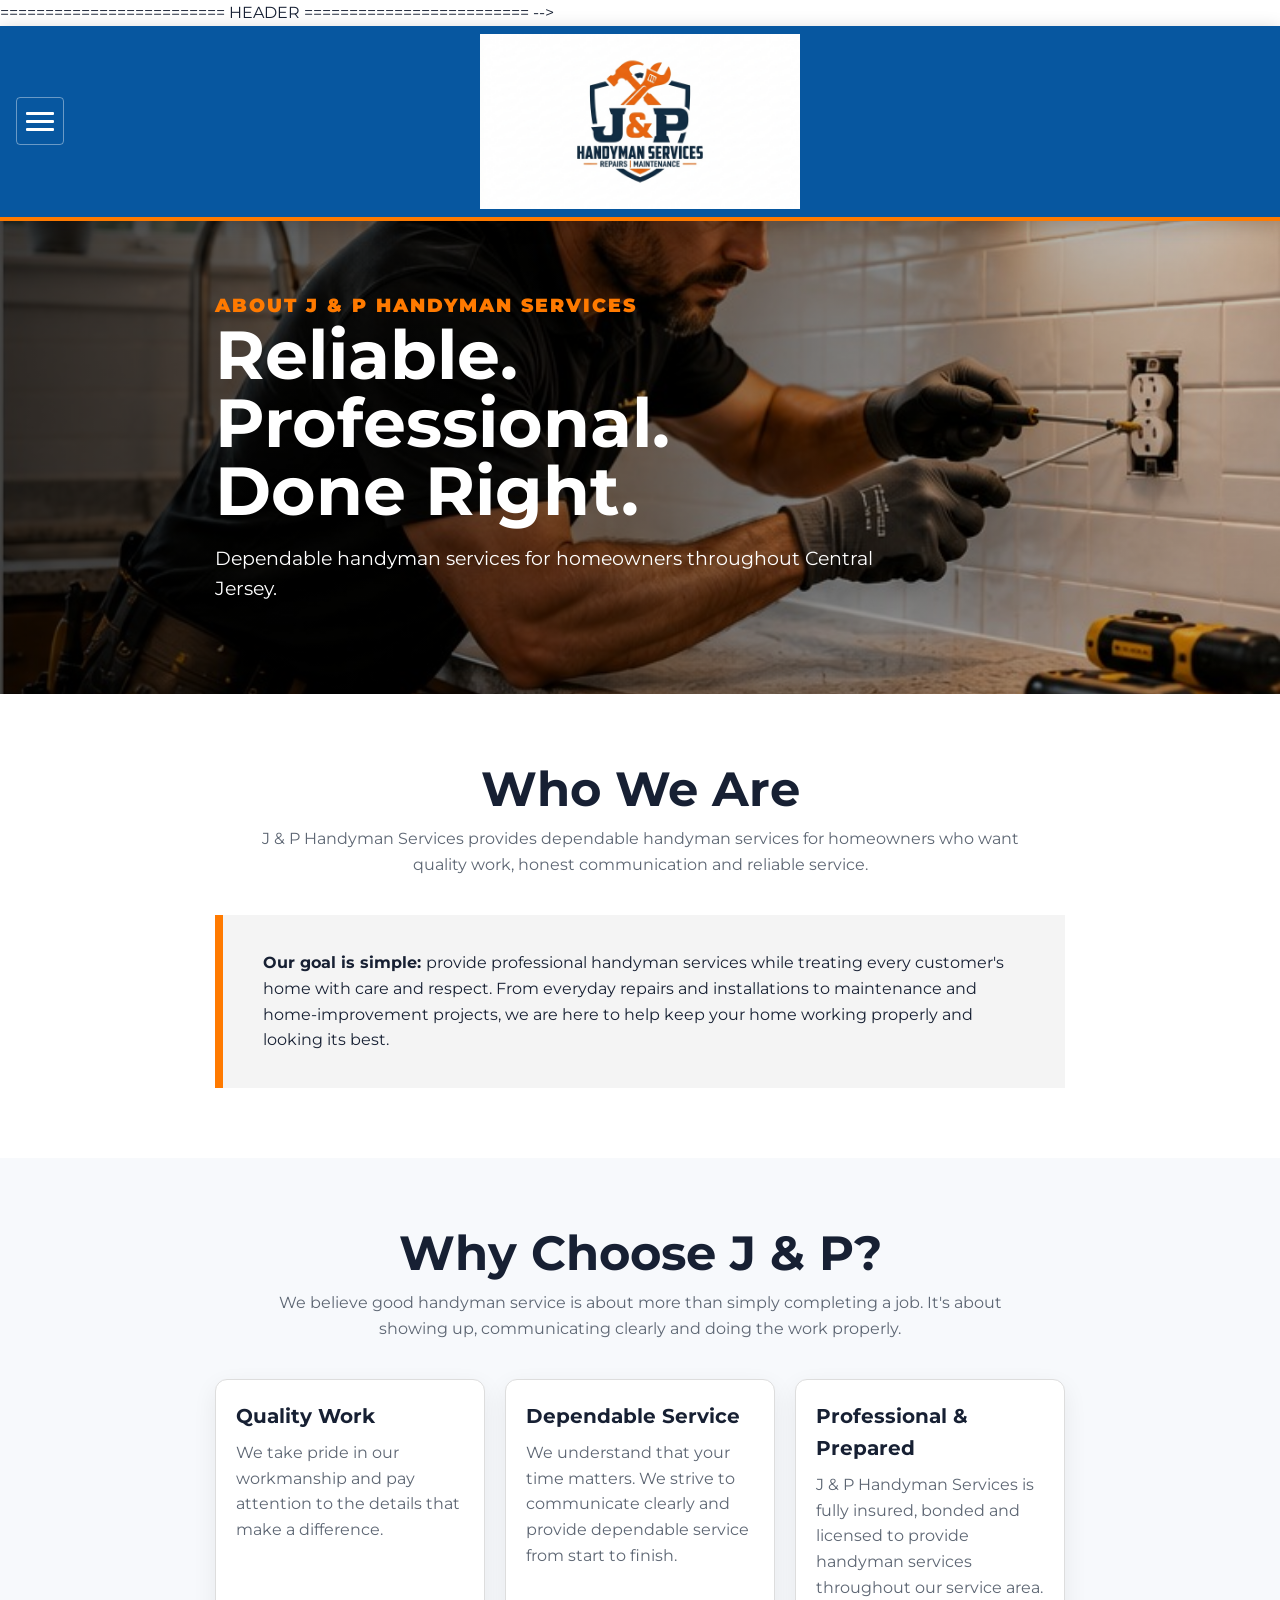
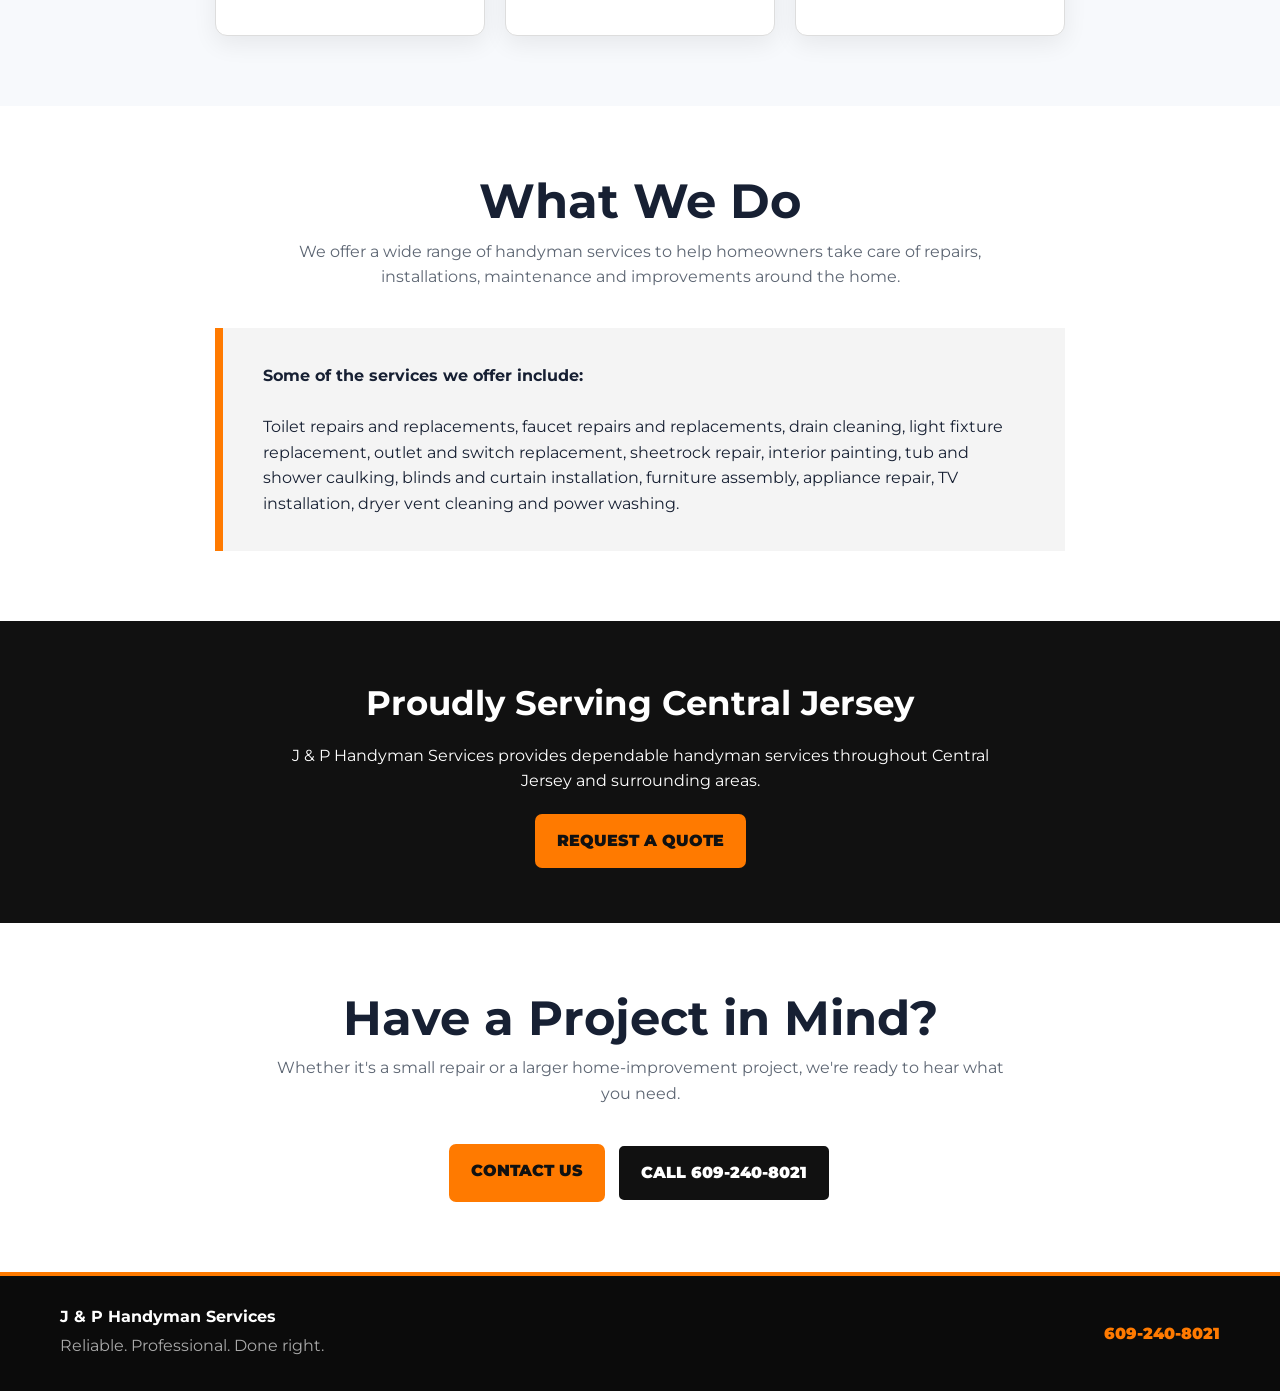
==== commit c04dc047: "Save working website before hero dot fix" ====
--- a/about.html
+++ b/about.html
@@ -1 +1,390 @@
-<!doctype html><html lang="en"><head><meta charset="utf-8"><meta name="viewport" content="width=device-width,initial-scale=1"><title>About | J & P Handyman Services</title><link rel="stylesheet" href="css/style.css"></head><body><header class="site-header"><a class="brand" href="index.html"><img src="images/J and P logo.png" alt="J & P Handyman Services logo"></a><nav><a href="index.html">Home</a><a href="about.html">About</a><a href="services.html">Services</a><a href="gallery.html">Gallery</a><a href="contact.html">Contact</a></nav><a class="phone" href="tel:6092408021">☎ 609-240-8021</a></header><section class="about-hero" style="background-image:url('images/backgrounds/about.svg')"><div class="page-hero-inner"><div class="eyebrow">Your Home. Our Priority.</div><h1>About J & P</h1><p>Practical help, careful workmanship and a commitment to treating your home like our own.</p></div></section><section class="section"><div class="section-inner"><h2 class="section-title">Why Customers Choose J & P</h2><p class="section-lead">We focus on the details that make a home-service experience easier: showing up, communicating clearly and leaving the project looking right.</p><div class="cards"><article class="service-card"><div class="body"><h3>Experienced</h3><p>Hands-on problem solving across repairs, installations and home improvements.</p></div></article><article class="service-card"><div class="body"><h3>Trusted</h3><p>Clear expectations, respectful service and straightforward communication.</p></div></article><article class="service-card"><div class="body"><h3>Local</h3><p>Proud to provide practical home services for local homeowners and families.</p></div></article></div></div></section><section class="band"><h2>Need a hand?</h2><p>Let's talk about what needs to get done.</p><a class="btn" href="contact.html">Contact J & P</a></section><footer><div><strong>J &amp; P Handyman Services</strong><p>Reliable. Professional. Done right.</p></div><a href="tel:6092408021">609-240-8021</a></footer></body></html>+<!doctype html>
+<html lang="en">
+
+<head>
+  <meta charset="utf-8">
+  <meta name="viewport" content="width=device-width, initial-scale=1">
+
+  <meta
+    name="description"
+    content="Learn about J & P Handyman Services, a fully insured, bonded and licensed handyman service serving Central Jersey."
+  >
+
+  <title>About | J & P Handyman Services</title>
+
+  <link rel="stylesheet" href="css/style.css">
+</head>
+
+<body>
+
+
+<!----> =========================
+     HEADER
+========================= -->
+
+<header class="site-header">
+
+  <!-- HAMBURGER MENU -->
+
+  <button
+    class="menu-toggle"
+    id="menuToggle"
+    type="button"
+    aria-label="Open menu"
+    aria-expanded="false"
+  >
+    <span></span>
+    <span></span>
+    <span></span>
+  </button>
+
+
+  <!-- CENTERED LOGO -->
+
+  <a class="brand" href="index.html">
+
+    <img
+      src="images/J and P logo.png"
+      alt="J & P Handyman Services logo"
+    >
+
+  </a>
+
+
+  <!-- MENU -->
+
+  <nav class="main-menu" id="mainMenu">
+
+     <a href="index.html">Home</a>
+
+    <a href="about.html">About</a>
+
+    <a href="faq.html">FAQ</a>
+
+    <a href="services.html">Services</a>
+
+    <a href="contact.html">Contact</a>
+
+  </nav>
+
+</header>
+
+
+
+<!-- =========================
+     ABOUT HERO
+========================= -->
+
+<section
+  <section 
+  class="page-hero" 
+  style="background-image:url('images/backgrounds/about-background.jpg')"
+>
+
+  <div class="page-hero-inner">
+
+    <div class="eyebrow">
+      ABOUT J &amp; P HANDYMAN SERVICES
+    </div>
+
+    <h1>
+      Reliable.<br>
+      Professional.<br>
+      Done Right.
+    </h1>
+
+    <p>
+      Dependable handyman services for homeowners throughout
+      Central Jersey.
+    </p>
+
+  </div>
+
+</section>
+
+
+
+<!-- =========================
+     WHO WE ARE
+========================= -->
+
+<section class="section">
+
+  <div class="section-inner">
+
+    <h2 class="section-title">
+      Who We Are
+    </h2>
+
+    <p class="section-lead">
+      J &amp; P Handyman Services provides dependable
+      handyman services for homeowners who want quality
+      work, honest communication and reliable service.
+    </p>
+
+
+    <div class="mission">
+
+      <strong>
+        Our goal is simple:
+      </strong>
+
+      provide professional handyman services while treating
+      every customer's home with care and respect.
+
+      From everyday repairs and installations to maintenance
+      and home-improvement projects, we are here to help
+      keep your home working properly and looking its best.
+
+    </div>
+
+  </div>
+
+</section>
+
+
+
+<!-- =========================
+     WHY CHOOSE US
+========================= -->
+
+<section
+  class="section"
+  style="background:#f7f9fc;"
+>
+
+  <div class="section-inner">
+
+    <h2 class="section-title">
+      Why Choose J &amp; P?
+    </h2>
+
+    <p class="section-lead">
+      We believe good handyman service is about more than
+      simply completing a job. It's about showing up,
+      communicating clearly and doing the work properly.
+    </p>
+
+
+    <div class="cards">
+
+
+      <!-- QUALITY -->
+
+      <div class="service-card">
+
+        <div class="body">
+
+          <h3>
+            Quality Work
+          </h3>
+
+          <p>
+            We take pride in our workmanship and pay attention
+            to the details that make a difference.
+          </p>
+
+        </div>
+
+      </div>
+
+
+      <!-- DEPENDABLE -->
+
+      <div class="service-card">
+
+        <div class="body">
+
+          <h3>
+            Dependable Service
+          </h3>
+
+          <p>
+            We understand that your time matters. We strive to
+            communicate clearly and provide dependable service
+            from start to finish.
+          </p>
+
+        </div>
+
+      </div>
+
+
+      <!-- PROFESSIONAL -->
+
+      <div class="service-card">
+
+        <div class="body">
+
+          <h3>
+            Professional &amp; Prepared
+          </h3>
+
+          <p>
+            J &amp; P Handyman Services is fully insured,
+            bonded and licensed to provide handyman services
+            throughout our service area.
+          </p>
+
+        </div>
+
+      </div>
+
+
+    </div>
+
+  </div>
+
+</section>
+
+
+
+<!-- =========================
+     WHAT WE DO
+========================= -->
+
+<section class="section">
+
+  <div class="section-inner">
+
+    <h2 class="section-title">
+      What We Do
+    </h2>
+
+    <p class="section-lead">
+      We offer a wide range of handyman services to help
+      homeowners take care of repairs, installations,
+      maintenance and improvements around the home.
+    </p>
+
+
+    <div class="mission">
+
+      <strong>
+        Some of the services we offer include:
+      </strong>
+
+      <br><br>
+
+      Toilet repairs and replacements, faucet repairs and
+      replacements, drain cleaning, light fixture replacement,
+      outlet and switch replacement, sheetrock repair,
+      interior painting, tub and shower caulking, blinds and
+      curtain installation, furniture assembly, appliance
+      repair, TV installation, dryer vent cleaning and
+      power washing.
+
+    </div>
+
+  </div>
+
+</section>
+
+
+
+<!-- =========================
+     SERVICE AREA
+========================= -->
+
+<section class="band">
+
+  <h2>
+    Proudly Serving Central Jersey
+  </h2>
+
+  <p>
+    J &amp; P Handyman Services provides dependable handyman
+    services throughout Central Jersey and surrounding areas.
+  </p>
+
+  <a
+    class="btn"
+    href="contact.html"
+  >
+    REQUEST A QUOTE
+  </a>
+
+</section>
+
+
+
+<!-- =========================
+     CALL TO ACTION
+========================= -->
+
+<section class="section">
+
+  <div class="section-inner">
+
+    <h2 class="section-title">
+      Have a Project in Mind?
+    </h2>
+
+    <p class="section-lead">
+      Whether it's a small repair or a larger home-improvement
+      project, we're ready to hear what you need.
+    </p>
+
+
+    <div
+      class="buttons"
+      style="justify-content:center;"
+    >
+
+      <a
+        class="btn"
+        href="contact.html"
+      >
+        CONTACT US
+      </a>
+
+      <a
+        class="btn alt"
+        href="tel:6092408021"
+      >
+        CALL 609-240-8021
+      </a>
+
+    </div>
+
+  </div>
+
+</section>
+
+
+
+<!-- =========================
+     FOOTER
+========================= -->
+
+<footer>
+
+  <div>
+
+    <strong>
+      J &amp; P Handyman Services
+    </strong>
+
+    <p>
+      Reliable. Professional. Done right.
+    </p>
+
+  </div>
+
+
+  <a href="tel:6092408021">
+    609-240-8021
+  </a>
+
+</footer>
+
+
+
+<!-- =========================
+     MENU SCRIPT
+========================= -->
+
+<script src="js/script.js"></script>
+
+</body>
+</html>
--- a/css/style.css
+++ b/css/style.css
@@ -1,709 +1,1172 @@
 @import url("https://fonts.googleapis.com/css2?family=Montserrat:wght@400;500;600;700;800;900&display=swap");
 
-:root{
-  --yellow:#ff7a00;
-  --blue:#0757a0;
-  --dark-blue:#063b6f;
-  --light:#f7f9fc;
-  --text:#172033;
-  --muted:#5d6673;
-  --max:1180px;
-}
-
-*{
-  box-sizing:border-box;
-}
-
-html{
-  scroll-behavior:smooth;
-}
-
-body{
-  margin:0;
-  font-family:Montserrat,Arial,sans-serif;
-  color:var(--text);
-  background:#fff;
-  line-height:1.6;
-}
-
-a{
-  color:inherit;
-}
-
-
-/* =========================
+:root {
+  --yellow: #ff7a00;
+  --blue: #0757a0;
+  --dark-blue: #063b6f;
+  --light: #f7f9fc;
+  --text: #172033;
+  --muted: #5d6673;
+  --max: 850px;
+}
+
+* {
+  box-sizing: border-box;
+}
+
+html {
+  scroll-behavior: smooth;
+}
+
+body {
+  margin: 0;
+  font-family: Montserrat, Arial, sans-serif;
+  color: var(--text);
+  background: #fff;
+  line-height: 1.6;
+}
+
+a {
+  color: inherit;
+}
+
+/* ========================================
    HEADER
-========================= */
-
-.site-header{
-  position:sticky;
-  top:0;
-  z-index:20;
-  display:flex;
-  align-items:center;
-  gap:22px;
-  padding:8px clamp(16px,4vw,42px);
-  background:var(--blue);
-  border-bottom:4px solid var(--yellow);
-  box-shadow:0 4px 18px #0003;
-}
-
-.brand{
-  display:flex;
-  align-items:center;
-  text-decoration:none;
-  white-space:nowrap;
-  flex-shrink:0;
-}
-
-.brand img{
-  width:340px;
-  height:170px;
-  object-fit:contain;
-}
-
-.site-header nav{
-  display:flex;
-  gap:22px;
-  justify-content:center;
-  align-items:center;
-  flex:1;
-}
-
-.site-header nav a{
-  color:#111;
-  text-decoration:none;
-  font-weight:800;
-  font-size:13px;
-  text-transform:uppercase;
-  white-space:nowrap;
-}
-
-.site-header nav a:hover{
-  color:#fff;
-}
-
-.phone{
-  background:var(--yellow);
-  color:#111;
-  padding:10px 14px;
-  border-radius:7px;
-  text-decoration:none;
-  font-weight:900;
-  white-space:nowrap;
-  font-size:14px;
-}
-
-
-/* =========================
-   MAIN HERO
-========================= */
-
-.hero{
-  min-height:620px;
-  background:var(--blue);
-  display:flex;
-  align-items:center;
-  padding:70px clamp(18px,7vw,100px);
-  position:relative;
-  overflow:hidden;
-}
-
-.hero-logo{
-  position:absolute;
-  inset:0;
-  background-image:url("../images/J and P logo.png");
-  background-repeat:no-repeat;
-  background-position:center;
-  background-size:75% auto;
-  opacity:.12;
-  pointer-events:none;
-}
-
-.hero:before{
-  content:"";
-  position:absolute;
-  inset:0;
-  background:rgba(0,0,0,.08);
-  pointer-events:none;
-}
-
-.hero-inner{
-  position:relative;
-  z-index:2;
-  max-width:650px;
-  color:#fff;
-}
-
-.eyebrow{
-  color:var(--yellow);
-  font-weight:900;
-  text-transform:uppercase;
-  letter-spacing:2px;
-}
-
-.hero h1{
-  font-size:clamp(42px,6vw,76px);
-  line-height:.98;
-  margin:12px 0 20px;
-  text-transform:uppercase;
-}
-
-.hero p{
-  font-size:19px;
-  max-width:620px;
-}
-
-
-/* =========================
+======================================== */
+
+.site-header {
+  position: sticky;
+  top: 0;
+  z-index: 1000;
+
+  min-height: 190px;
+
+  display: flex;
+  align-items: center;
+  justify-content: center;
+
+  padding: 8px 20px;
+
+  background: var(--blue);
+  border-bottom: 4px solid var(--yellow);
+
+  box-shadow: 0 4px 18px #0003;
+}
+
+/* ========================================
+   CENTERED HEADER LOGO
+======================================== */
+
+.site-header .brand {
+  display: flex;
+  align-items: center;
+  justify-content: center;
+
+  text-decoration: none;
+
+  z-index: 2;
+}
+
+.site-header .brand img {
+  display: block;
+
+  width: min(520px, 75vw);
+  height: 175px;
+
+  object-fit: contain;
+}
+
+/* ========================================
+   HAMBURGER MENU
+======================================== */
+
+.menu-toggle {
+  position: absolute;
+  left: 16px;
+  top: 50%;
+  transform: translateY(-50%);
+
+  width: 48px;
+  height: 48px;
+
+  display: flex;
+  flex-direction: column;
+  justify-content: center;
+  align-items: center;
+
+  gap: 5px;
+
+  padding: 8px;
+
+  background: transparent;
+  border: 1px solid rgba(255, 255, 255, 0.4);
+  border-radius: 4px;
+
+  cursor: pointer;
+  z-index: 20;
+}
+
+.menu-toggle:hover {
+  background: rgba(255, 255, 255, 0.12);
+}
+
+.menu-toggle span {
+  display: block;
+
+  width: 28px;
+  height: 3px;
+
+  background: #fff;
+
+  border-radius: 1px;
+
+  flex-shrink: 0;
+
+  transition: transform 0.2s ease, opacity 0.2s ease;
+}
+
+/* ========================================
+   HAMBURGER ACTIVE — THREE LINES TO X
+======================================== */
+
+.menu-toggle.menu-active span:nth-child(1) {
+  transform: translateY(8px) rotate(45deg);
+}
+
+.menu-toggle.menu-active span:nth-child(2) {
+  opacity: 0;
+}
+
+.menu-toggle.menu-active span:nth-child(3) {
+  transform: translateY(-8px) rotate(-45deg);
+}
+
+/* ========================================
+   DROP-DOWN MENU
+======================================== */
+
+.main-menu {
+  position: absolute;
+
+  left: 20px;
+  top: calc(100% + 10px);
+
+  width: 240px;
+
+  display: flex;
+  flex-direction: column;
+
+  padding: 8px;
+
+  background: #111;
+
+  border: 2px solid var(--yellow);
+  border-radius: 8px;
+
+  box-shadow: 0 12px 30px #0005;
+
+  opacity: 0;
+  visibility: hidden;
+  pointer-events: none;
+
+  transform: translateY(-10px);
+
+  transition:
+    opacity 0.25s ease,
+    visibility 0.25s ease,
+    transform 0.25s ease;
+
+  z-index: 1001;
+}
+
+.main-menu.menu-open {
+  opacity: 1;
+  visibility: visible;
+  pointer-events: auto;
+  transform: translateY(0);
+}
+
+.main-menu a {
+  display: block;
+
+  padding: 15px 18px;
+
+  color: #fff !important;
+  text-decoration: none;
+
+  font-weight: 800;
+  font-size: 15px;
+
+  text-transform: uppercase;
+
+  border-radius: 5px;
+}
+
+.main-menu a:hover {
+  background: var(--yellow);
+  color: #111 !important;
+}
+
+/* ========================================
+   HERO
+======================================== */
+
+.hero {
+  min-height: 620px;
+
+  background: var(--blue);
+
+  display: flex;
+  align-items: center;
+
+  padding: 70px clamp(18px, 7vw, 100px);
+
+  position: relative;
+
+  overflow: hidden;
+}
+
+/* ========================================
+   HERO FADED LOGO
+======================================== */
+
+.hero-logo {
+  position: absolute;
+
+  inset: 0;
+
+  display: flex;
+  align-items: center;
+  justify-content: center;
+
+  z-index: 1;
+
+  pointer-events: none;
+
+  overflow: hidden;
+}
+
+.hero-logo img {
+  width: 95%;
+  height: 95%;
+
+  object-fit: contain;
+
+  opacity: 0.12;
+}
+
+/* ========================================
+   HERO OVERLAY
+======================================== */
+
+.hero::before {
+  content: "";
+
+  position: absolute;
+
+  inset: 0;
+
+  background: var(--blue);
+
+  opacity: 0.35;
+
+  pointer-events: none;
+
+  z-index: 1;
+}
+
+/* ========================================
+   HERO CONTENT
+======================================== */
+
+.hero-inner {
+  position: relative;
+
+  z-index: 2;
+
+  max-width: 650px;
+
+  color: #fff;
+}
+
+.eyebrow {
+  color: var(--yellow);
+
+  font-weight: 900;
+  font-size: 19px;
+
+  text-transform: uppercase;
+
+  letter-spacing: 2px;
+}
+
+.hero h1 {
+  font-size: clamp(42px, 6vw, 76px);
+
+  line-height: 0.98;
+
+  margin: 12px 0 20px;
+
+  text-transform: uppercase;
+}
+
+.hero h1 span {
+  color: #ffc107;
+}
+
+.hero p {
+  font-size: 19px;
+
+  max-width: 620px;
+}
+
+/* ========================================
    BUTTONS
-========================= */
-
-.buttons{
-  display:flex;
-  gap:12px;
-  flex-wrap:wrap;
-  margin-top:28px;
-}
-
-.btn{
-  display:inline-block;
-  text-decoration:none;
-  font-weight:900;
-  padding:14px 22px;
-  border-radius:7px;
-  background:var(--yellow);
-  color:#111;
-}
-
-.btn.alt{
-  background:#111;
-  color:#fff;
-  border:2px solid #fff;
-}
-
-
-/* =========================
+======================================== */
+
+.buttons {
+  display: flex;
+
+  gap: 12px;
+
+  flex-wrap: wrap;
+
+  margin-top: 28px;
+}
+
+.btn {
+  display: inline-block;
+
+  text-decoration: none;
+
+  font-weight: 900;
+
+  padding: 14px 22px;
+
+  border-radius: 7px;
+
+  background: var(--yellow);
+
+  color: #111;
+}
+
+.btn:hover {
+  opacity: 0.9;
+}
+
+.btn.alt {
+  background: #111;
+
+  color: #fff;
+
+  border: 2px solid #fff;
+}
+
+/* ========================================
    SECTIONS
-========================= */
-
-.section{
-  padding:70px 20px;
-}
-
-.section-inner{
-  max-width:var(--max);
-  margin:auto;
-}
-
-.section-title{
-  text-align:center;
-  margin:0 0 12px;
-  font-size:clamp(30px,4vw,48px);
-  line-height:1.05;
-}
-
-.section-lead{
-  text-align:center;
-  max-width:760px;
-  margin:0 auto 38px;
-  color:var(--muted);
-}
-
-.section[style*="background:#111"]{
-  background:var(--blue) !important;
-  color:#fff !important;
-}
-
-
-/* =========================
+======================================== */
+
+.section {
+  padding: 70px 20px;
+}
+
+.section-inner {
+  max-width: var(--max);
+
+  margin: auto;
+}
+
+.section-title {
+  text-align: center;
+
+  margin: 0 0 12px;
+
+  font-size: clamp(30px, 4vw, 48px);
+
+  line-height: 1.05;
+}
+
+.section-lead {
+  text-align: center;
+
+  max-width: 760px;
+
+  margin: 0 auto 38px;
+
+  color: var(--muted);
+}
+
+/* ========================================
+   DARK SECTION
+======================================== */
+
+.section[style*="background:#111"] {
+  background: var(--blue) !important;
+  color: #fff !important;
+}
+
+/* ========================================
    MISSION
-========================= */
-
-.mission{
-  background:#f4f4f4;
-  border-left:8px solid var(--yellow);
-  padding:35px 40px;
-  margin-top:20px;
-}
-
-
-/* =========================
+======================================== */
+
+.mission {
+  background: #f4f4f4;
+
+  border-left: 8px solid var(--yellow);
+
+  padding: 35px 40px;
+
+  margin-top: 20px;
+}
+
+/* ========================================
    HIGHLIGHTS
-========================= */
-
-.highlights{
-  display:grid;
-  grid-template-columns:repeat(4,1fr);
-  gap:14px;
-  margin-top:-35px;
-  position:relative;
-  z-index:2;
-  padding:0 20px;
-}
-
-.highlight{
-  background:#111;
-  color:#fff;
-  padding:24px 18px;
-  text-align:center;
-  border-top:4px solid var(--yellow);
-  box-shadow:0 10px 30px #0002;
-}
-
-.highlight strong{
-  display:block;
-  color:var(--yellow);
-  font-size:18px;
-  margin-bottom:6px;
-}
-
-
-/* =========================
+======================================== */
+
+.highlights {
+  display: grid;
+
+  grid-template-columns: repeat(4, 1fr);
+
+  gap: 14px;
+
+  margin-top: -35px;
+
+  position: relative;
+
+  z-index: 2;
+
+  padding: 0 20px;
+}
+
+.highlight {
+  background: #111;
+
+  color: #fff;
+
+  padding: 24px 18px;
+
+  text-align: center;
+
+  border-top: 4px solid var(--yellow);
+
+  box-shadow: 0 10px 30px #0002;
+}
+
+.highlight strong {
+  display: block;
+
+  color: var(--yellow);
+
+  font-size: 18px;
+
+  margin-bottom: 6px;
+}
+
+/* ========================================
    SERVICE CARDS
-========================= */
-
-.cards{
-  display:grid;
-  grid-template-columns:repeat(3,1fr);
-  gap:20px;
-}
-
-.service-card{
-  background:#fff;
-  border:1px solid #ddd;
-  border-radius:12px;
-  overflow:hidden;
-  box-shadow:0 8px 25px #00000012;
-}
-
-.service-card img{
-    display:block;
-  width:100%;
-  height:260px;
-  object-fit:cover;
-  object-position:center;
-    background:#f7f7f7;
-}
-
-.service-card .body{
-  padding:20px;
-}
-
-.service-card h3{
-  margin:0 0 8px;
-  font-size:20px;
-}
-
-.service-card p{
-  margin:0 0 15px;
-  color:var(--muted);
-}
-
-.service-card a{
-  font-weight:900;
-  text-decoration:none;
-}
-
-
-/* =========================
-   DARK / CTA BAND
-========================= */
-
-.band{
-  background:#111;
-  color:#fff;
-  padding:55px 20px;
-  text-align:center;
-}
-
-.band h2{
-  font-size:34px;
-  margin:0 0 12px;
-}
-
-.band p{
-  max-width:700px;
-  margin:0 auto 20px;
-}
-
-
-/* =========================
+======================================== */
+
+.cards {
+  display: grid;
+
+  grid-template-columns: repeat(3, 1fr);
+
+  gap: 20px;
+}
+
+.service-card {
+  background: #fff;
+
+  border: 1px solid #ddd;
+
+  border-radius: 12px;
+
+  overflow: hidden;
+
+  box-shadow: 0 8px 25px #00000012;
+}
+
+.service-card img {
+  display: block;
+
+  width: 100%;
+
+  height: 260px;
+
+  object-fit: cover;
+
+  object-position: center center;
+
+  background: #f7f7f7;
+}
+
+.service-card .body {
+  padding: 20px;
+}
+
+.service-card h3 {
+  margin: 0 0 8px;
+
+  font-size: 20px;
+}
+
+.service-card p {
+  margin: 0 0 15px;
+
+  color: var(--muted);
+}
+
+.service-card a {
+  font-weight: 900;
+
+  text-decoration: none;
+}
+
+/* ========================================
    PAGE HEROES
-========================= */
+======================================== */
 
 .about-hero,
 .services-hero,
-.contact-hero{
-  min-height:470px;
-  background-size:cover;
-  background-position:center;
-  display:flex;
-  align-items:end;
-  padding:70px 20px;
-  position:relative;
-}
-
-.about-hero:before,
-.services-hero:before,
-.contact-hero:before{
-  content:"";
-  position:absolute;
-  inset:0;
-  background:linear-gradient(
+.contact-hero {
+  min-height: 470px;
+
+  background-size: cover;
+
+  background-position: center;
+
+  display: flex;
+
+  align-items: flex-end;
+
+  padding: 70px 20px;
+
+  position: relative;
+
+  overflow: hidden;
+}
+
+.about-hero::before,
+.services-hero::before,
+.contact-hero::before {
+  content: "";
+
+  position: absolute;
+
+  inset: 0;
+
+  background: linear-gradient(
     90deg,
     #000b,
     #0003
   );
-}
-
-.page-hero-inner{
-  position:relative;
-  max-width:var(--max);
-  width:100%;
-  margin:auto;
-  color:#fff;
-}
-
-.page-hero-inner h1{
-  font-size:clamp(42px,6vw,68px);
-  margin:0;
-  line-height:1;
-}
-
-.page-hero-inner p{
-  font-size:19px;
-  max-width:700px;
-}
-
-
-/* =========================
+
+  pointer-events: none;
+}
+
+.page-hero-inner {
+  position: relative;
+
+  z-index: 2;
+
+  max-width: var(--max);
+
+  width: 100%;
+
+  margin: auto;
+
+  color: #fff;
+}
+
+.page-hero-inner h1 {
+  font-size: clamp(42px, 6vw, 68px);
+
+  margin: 0;
+
+  line-height: 1;
+}
+
+.page-hero-inner p {
+  font-size: 19px;
+
+  max-width: 700px;
+}
+
+/* ========================================
+   GENERAL PAGE HERO
+======================================== */
+
+.page-hero {
+  min-height: 430px;
+
+  background-size: cover;
+
+  background-position: center;
+
+  display: flex;
+
+  align-items: flex-end;
+
+  padding: 70px 20px;
+
+  position: relative;
+
+  overflow: hidden;
+}
+
+.page-hero::before {
+  content: "";
+
+  position: absolute;
+
+  inset: 0;
+
+  background: linear-gradient(
+    90deg,
+    #000b,
+    #0003
+  );
+
+  pointer-events: none;
+}
+
+.faq-page-hero .page-hero-inner {
+  position: relative;
+
+  z-index: 2;
+}
+
+/* ========================================
+   REMOVE DECORATIVE EYEBROW ELEMENTS
+======================================== */
+
+.page-hero .eyebrow {
+  background: none !important;
+
+  border: none !important;
+
+  box-shadow: none !important;
+}
+
+.page-hero .eyebrow::before,
+.page-hero .eyebrow::after,
+.page-hero-inner::before,
+.page-hero-inner::after {
+  content: none !important;
+
+  display: none !important;
+}
+
+/* ========================================
+   FAQ PAGE
+======================================== */
+
+.faq-list {
+  max-width: 900px;
+
+  margin: 40px auto 0;
+
+  display: grid;
+
+  gap: 18px;
+}
+
+.faq-item {
+  background: #fff;
+
+  border: 1px solid #ddd;
+
+  border-left: 6px solid var(--yellow);
+
+  border-radius: 10px;
+
+  padding: 25px 28px;
+
+  box-shadow: 0 7px 20px #00000012;
+}
+
+.faq-item h3 {
+  margin: 0 0 10px;
+
+  font-size: 21px;
+
+  color: var(--blue);
+}
+
+.faq-item p {
+  margin: 0;
+
+  color: var(--muted);
+}
+
+/* ========================================
    GALLERY
-========================= */
-
-.gallery-grid{
-  display:grid;
-  grid-template-columns:repeat(2,1fr);
-  gap:24px;
-}
-
-.gallery-item{
-  border-radius:14px;
-  overflow:hidden;
-  background:#fff;
-  box-shadow:0 8px 25px #0002;
-  border:1px solid #ddd;
-}
-
-
-/* SAME SIZE IMAGE AREA */
-
-.gallery-item img{
-  display:block;
-  width:100%;
-  height:300px;
-  object-fit:contain;
-  object-position:center;
-  background:#f7f7f7;
-}
-
-
-/* CAPTION */
-
-.gallery-item .caption{
-  padding:18px;
-  min-height:115px;
-}
-
-.gallery-item h3{
-  margin:0 0 6px;
-}
-
-.gallery-item p{
-  margin:0;
-  color:var(--muted);
-  font-size:14px;
-}
-
-
-/* =========================
+======================================== */
+
+.gallery-grid {
+  display: grid;
+
+  grid-template-columns: repeat(2, 1fr);
+
+  gap: 24px;
+}
+
+.gallery-item {
+  border-radius: 14px;
+
+  overflow: hidden;
+
+  background: #fff;
+
+  box-shadow: 0 8px 25px #0002;
+
+  border: 1px solid #ddd;
+}
+
+.gallery-item img {
+  display: block;
+
+  width: 100%;
+
+  height: 300px;
+
+  object-fit: contain;
+
+  object-position: center;
+
+  background: #f7f7f7;
+}
+
+.gallery-item .caption {
+  padding: 18px;
+
+  min-height: 115px;
+}
+
+.gallery-item h3 {
+  margin: 0 0 6px;
+}
+
+.gallery-item p {
+  margin: 0;
+
+  color: var(--muted);
+
+  font-size: 14px;
+}
+
+/* ========================================
    CONTACT
-========================= */
-
-.contact-wrap{
-  display:grid;
-  grid-template-columns:1fr 1fr;
-  gap:30px;
-  align-items:stretch;
-}
-
-.contact-card{
-  background:#fff;
-  border-radius:16px;
-  padding:30px;
-  box-shadow:0 10px 35px #0002;
-}
-
-.contact-card h2{
-  margin-top:0;
-}
-
-.contact-details{
-  display:grid;
-  gap:15px;
-  margin-top:25px;
-}
-
-.detail{
-  padding:15px;
-  background:#f7f7f7;
-  border-left:5px solid var(--yellow);
-}
-
-
-/* =========================
+======================================== */
+
+.contact-wrap {
+  display: grid;
+
+  grid-template-columns: 1fr 1fr;
+
+  gap: 30px;
+
+  align-items: stretch;
+}
+
+.contact-card {
+  background: #fff;
+
+  border-radius: 16px;
+
+  padding: 30px;
+
+  box-shadow: 0 10px 35px #0002;
+}
+
+.contact-card h2 {
+  margin-top: 0;
+}
+
+.contact-details {
+  display: grid;
+
+  gap: 15px;
+
+  margin-top: 25px;
+}
+
+.detail {
+  padding: 15px;
+
+  background: #f7f7f7;
+
+  border-left: 5px solid var(--yellow);
+}
+
+/* ========================================
    FORM
-========================= */
-
-form{
-  display:grid;
-  gap:14px;
+======================================== */
+
+form {
+  display: grid;
+
+  gap: 14px;
 }
 
 input,
 textarea,
-select{
-  width:100%;
-  padding:14px;
-  border:1px solid #ccc;
-  border-radius:7px;
-  font:inherit;
-}
-
-textarea{
-  min-height:140px;
-  resize:vertical;
-}
-
-.submit{
-  border:0;
-  cursor:pointer;
-}
-
-
-/* =========================
+select {
+  width: 100%;
+
+  padding: 14px;
+
+  border: 1px solid #ccc;
+
+  border-radius: 7px;
+
+  font: inherit;
+}
+
+textarea {
+  min-height: 140px;
+
+  resize: vertical;
+}
+
+.submit {
+  border: 0;
+
+  cursor: pointer;
+}
+
+/* ========================================
    REVIEWS
-========================= */
-
-.reviews{
-  display:grid;
-  grid-template-columns:repeat(3,1fr);
-  gap:18px;
-}
-
-.review{
-  background:#fff;
-  border:1px solid #ddd;
-  border-radius:12px;
-  padding:22px;
-  box-shadow:0 7px 20px #0001;
-}
-
-.stars{
-  color:#f5b400;
-  letter-spacing:2px;
-  font-size:20px;
-}
-
-.review small{
-  color:#777;
-}
-
-
-/* =========================
+======================================== */
+
+.reviews {
+  display: grid;
+
+  grid-template-columns: repeat(3, 1fr);
+
+  gap: 18px;
+}
+
+.review {
+  background: #fff;
+
+  border: 1px solid #ddd;
+
+  border-radius: 12px;
+
+  padding: 22px;
+
+  box-shadow: 0 7px 20px #0001;
+}
+
+.stars {
+  color: #f5b400;
+
+  letter-spacing: 2px;
+
+  font-size: 20px;
+}
+
+.review small {
+  color: #777;
+}
+
+/* ========================================
    NOTICE
-========================= */
-
-.notice{
-  background:#fff6d8;
-  border:1px solid #f0ce59;
-  padding:18px;
-  border-radius:10px;
-  margin-bottom:25px;
-}
-
-
-/* =========================
+======================================== */
+
+.notice {
+  background: #fff6d8;
+
+  border: 1px solid #f0ce59;
+
+  padding: 18px;
+
+  border-radius: 10px;
+
+  margin-bottom: 25px;
+}
+
+/* ========================================
+   CTA BAND
+======================================== */
+
+.band {
+  background: #111;
+
+  color: #fff;
+
+  padding: 55px 20px;
+
+  text-align: center;
+}
+
+.band h2 {
+  font-size: 34px;
+
+  margin: 0 0 12px;
+}
+
+.band p {
+  max-width: 700px;
+
+  margin: 0 auto 20px;
+}
+
+/* ========================================
    FOOTER
-========================= */
-
-footer{
-  background:#0b0b0b;
-  color:#fff;
-  padding:28px clamp(20px,5vw,60px);
-  display:flex;
-  justify-content:space-between;
-  gap:20px;
-  align-items:center;
-  border-top:4px solid var(--yellow);
-}
-
-footer p{
-  margin:4px 0;
-  color:#aaa;
-}
-
-footer a{
-  color:var(--yellow);
-  font-weight:900;
-  text-decoration:none;
-}
-
-
-/* =========================
+======================================== */
+
+footer {
+  background: #0b0b0b;
+
+  color: #fff;
+
+  padding: 28px clamp(20px, 5vw, 60px);
+
+  display: flex;
+
+  justify-content: space-between;
+
+  gap: 20px;
+
+  align-items: center;
+
+  border-top: 4px solid var(--yellow);
+}
+
+footer p {
+  margin: 4px 0;
+
+  color: #aaa;
+}
+
+footer a {
+  color: var(--yellow);
+
+  font-weight: 900;
+
+  text-decoration: none;
+}
+
+/* ========================================
+   HIDE OLD TEXT NAVIGATION
+======================================== */
+
+.desktop-nav,
+.nav-links,
+.header-nav,
+.site-nav {
+  display: none !important;
+}
+
+/* ========================================
    TABLET
-========================= */
-
-@media(max-width:1000px){
-
-  .brand img{
-    width:260px;
-    height:150px;
-  }
-
-  .site-header{
-    gap:15px;
-  }
-
-  .site-header nav{
-    gap:14px;
-  }
-
-}
-
-
-/* =========================
+======================================== */
+
+@media (max-width: 850px) {
+
+  .site-header {
+    min-height: 170px;
+  }
+
+  .site-header .brand img {
+    width: min(460px, 70vw);
+    height: 155px;
+  }
+
+  .highlights {
+    grid-template-columns: repeat(2, 1fr);
+  }
+
+  .cards {
+    grid-template-columns: repeat(2, 1fr);
+  }
+
+  .reviews {
+    grid-template-columns: repeat(2, 1fr);
+  }
+}
+
+/* ========================================
    MOBILE
-========================= */
-
-@media(max-width:850px){
-
-  .site-header{
-    flex-wrap:wrap;
-    justify-content:center;
-    padding:8px 14px;
-  }
-
-  .brand img{
-    width:260px;
-    height:140px;
-  }
-
-  .site-header nav{
-    order:3;
-    width:100%;
-    overflow:auto;
-    justify-content:flex-start;
-    padding-bottom:5px;
-  }
-
-  .phone{
-    font-size:12px;
-  }
-
-  .hero{
-    min-height:570px;
-  }
-
-  .hero-logo{
-    background-size:110% auto;
-    background-position:center;
-  }
-
-  .highlights{
-    grid-template-columns:1fr 1fr;
-    margin-top:0;
-    padding-top:20px;
+======================================== */
+
+@media (max-width: 650px) {
+
+  .site-header {
+    min-height: 155px;
+
+    padding: 8px 14px;
+  }
+
+  .site-header .brand img {
+    width: calc(100vw - 100px);
+
+    max-width: 400px;
+
+    height: 140px;
+  }
+
+  .menu-toggle {
+    left: 12px;
+
+    width: 42px;
+    height: 42px;
+
+    padding: 5px;
+  }
+
+  .menu-toggle span {
+    width: 30px;
+    height: 3px;
+  }
+
+  .main-menu {
+    left: 10px;
+
+    width: calc(100vw - 20px);
+  }
+
+  .main-menu a {
+    padding: 15px 16px;
+
+    font-size: 14px;
+  }
+
+  .hero {
+    min-height: 570px;
+
+    padding: 55px 18px;
+  }
+
+  .hero-logo img {
+    width: 100%;
+    height: 90%;
+
+    opacity: 0.12;
+  }
+
+  .highlights {
+    grid-template-columns: 1fr 1fr;
+
+    margin-top: 0;
+
+    padding-top: 20px;
   }
 
   .cards,
-  .reviews{
-    grid-template-columns:1fr 1fr;
+  .reviews {
+    grid-template-columns: 1fr 1fr;
   }
 
   .gallery-grid,
-  .contact-wrap{
-    grid-template-columns:1fr;
-  }
-
-}
-
-
-/* =========================
+  .contact-wrap {
+    grid-template-columns: 1fr;
+  }
+}
+
+/* ========================================
    SMALL MOBILE
-========================= */
-
-@media(max-width:560px){
-
-  .brand img{
-    width:230px;
-    height:125px;
-  }
-
-  .site-header nav{
-    gap:15px;
-  }
-
-  .site-header nav a{
-    font-size:11px;
-  }
-
-  .hero{
-    padding:55px 18px;
-  }
-
-  .hero h1{
-    font-size:42px;
-  }
-
-  .hero p{
-    font-size:16px;
-  }
-
-  .hero-logo{
-    background-size:145% auto;
-    opacity:.10;
-  }
-
-  .section{
-    padding:50px 16px;
+======================================== */
+
+@media (max-width: 560px) {
+
+  .site-header {
+    min-height: 145px;
+
+    padding: 6px 10px;
+  }
+
+  .site-header .brand img {
+    width: calc(100vw - 85px);
+
+    max-width: 360px;
+
+    height: 130px;
+  }
+
+  .menu-toggle {
+    left: 8px;
+
+    width: 40px;
+    height: 40px;
+
+    padding: 4px;
+  }
+
+  .menu-toggle span {
+    width: 28px;
+    height: 3px;
+  }
+
+  .main-menu {
+    left: 8px;
+
+    width: calc(100vw - 16px);
+  }
+
+  .main-menu a {
+    padding: 14px 16px;
+  }
+
+  .hero {
+    min-height: 560px;
+
+    padding: 50px 18px;
+  }
+
+  .hero-logo img {
+    width: 110%;
+    height: 90%;
+
+    opacity: 0.12;
+  }
+
+  .hero h1 {
+    font-size: 42px;
+  }
+
+  .hero p {
+    font-size: 16px;
+  }
+
+  .section {
+    padding: 50px 16px;
   }
 
   .highlights,
   .cards,
-  .reviews{
-    grid-template-columns:1fr;
-  }
-
-  .mission{
-    padding:24px 20px;
-  }
-
-
-  /* MOBILE GALLERY */
-
-  .gallery-item img{
-    height:250px;
-    object-fit:contain;
-  }
-
-  .gallery-item .caption{
-    min-height:auto;
-  }
-
-  footer{
-    flex-direction:column;
-    text-align:center;
-  }
-
-}+  .reviews {
+    grid-template-columns: 1fr;
+  }
+
+  .mission {
+    padding: 24px 20px;
+  }
+
+  .gallery-item img {
+    height: 250px;
+
+    object-fit: contain;
+  }
+
+  .gallery-item .caption {
+    min-height: auto;
+  }
+
+  .faq-item {
+    padding: 20px;
+  }
+
+  .faq-item h3 {
+    font-size: 19px;
+  }
+
+  footer {
+    flex-direction: column;
+
+    text-align: center;
+  }
+}
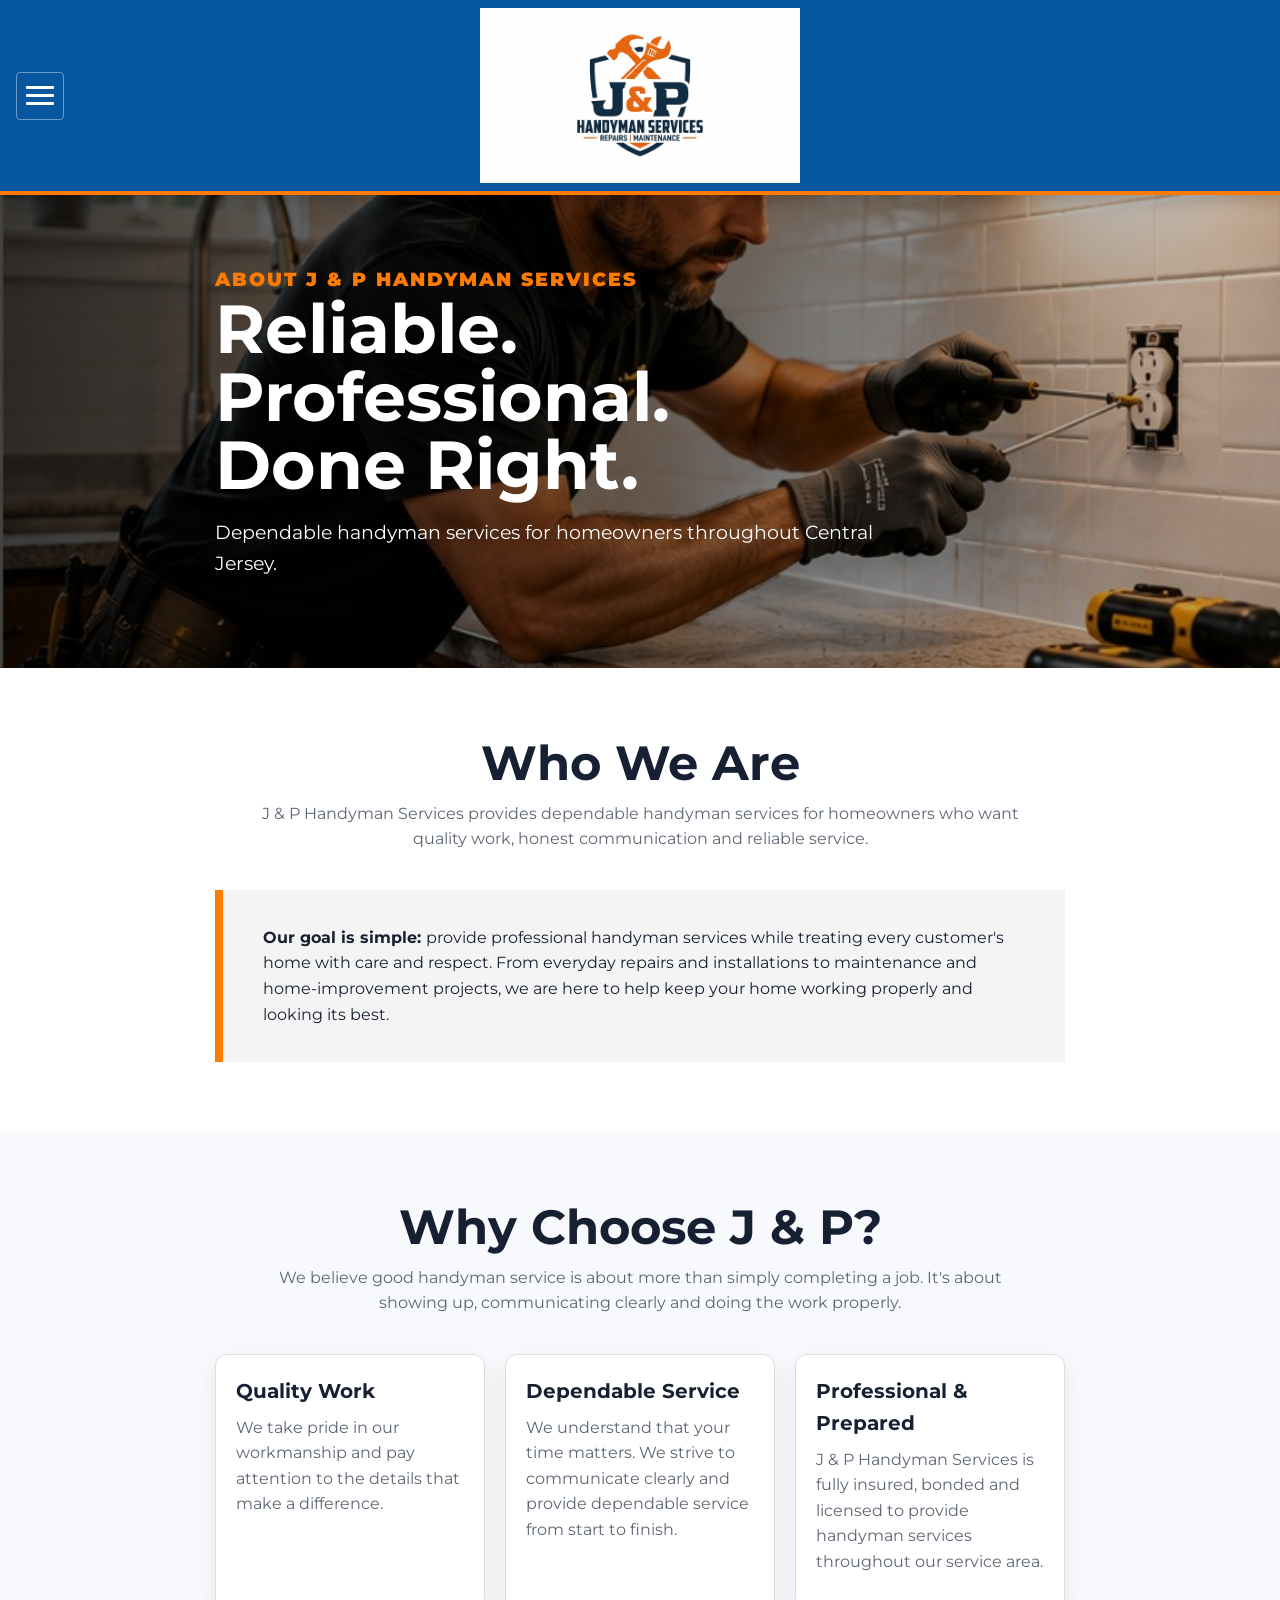
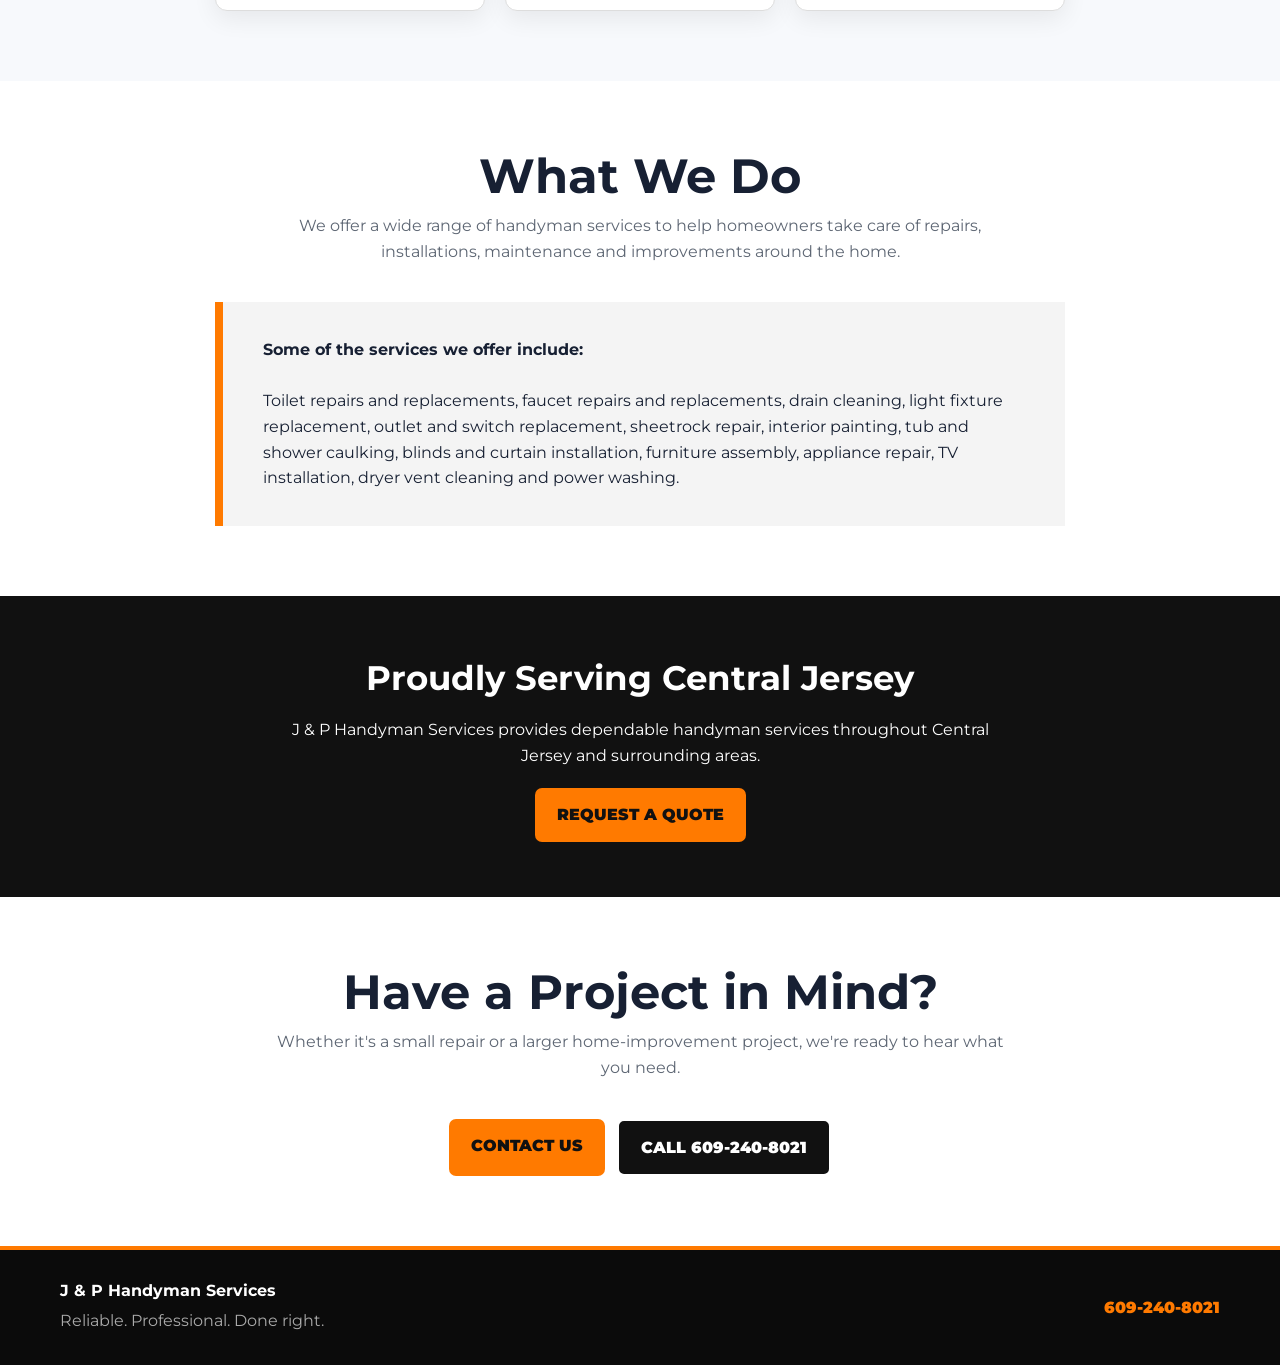
==== commit 0b4044d8: "Clean up About and Services pages" ====
--- a/about.html
+++ b/about.html
@@ -18,9 +18,6 @@
 <body>
 
 
-<!----> =========================
-     HEADER
-========================= -->
 
 <header class="site-header">
 
@@ -75,8 +72,7 @@
      ABOUT HERO
 ========================= -->
 
-<section
-  <section 
+<section 
   class="page-hero" 
   style="background-image:url('images/backgrounds/about-background.jpg')"
 >
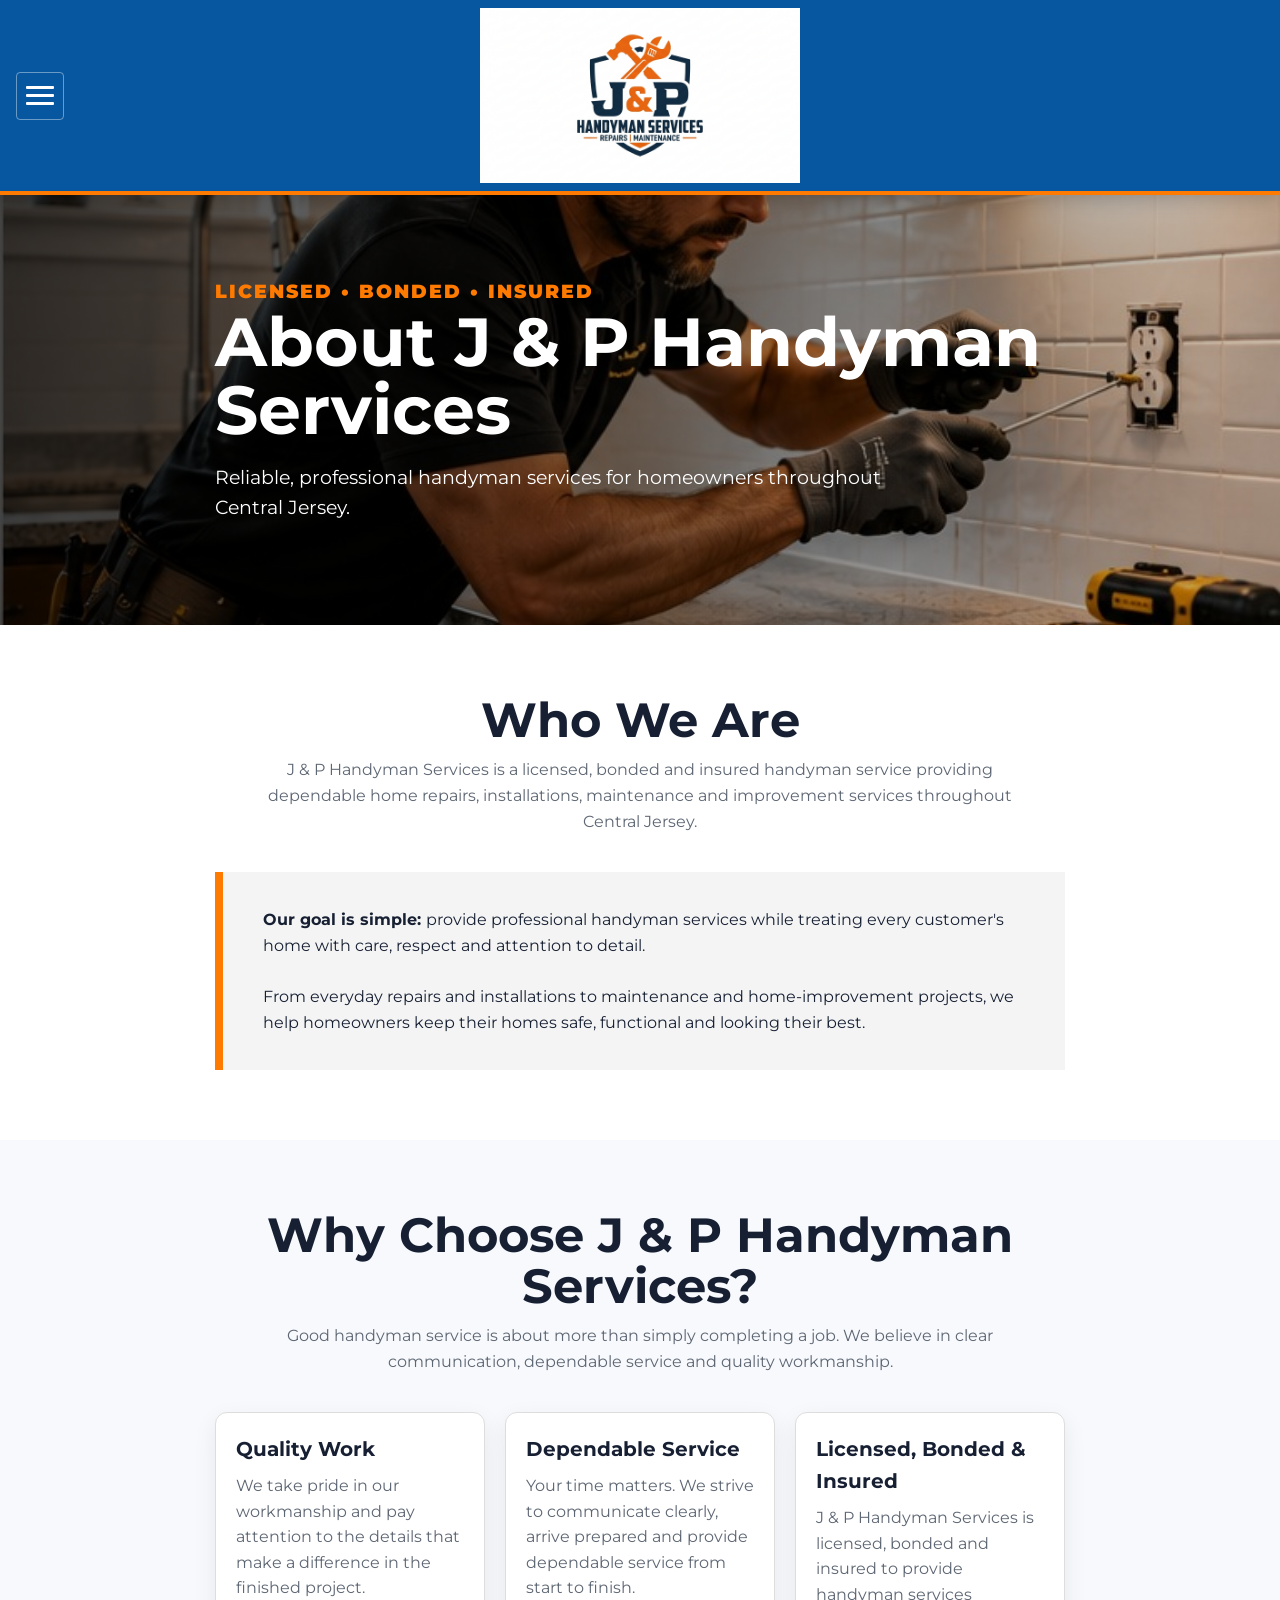
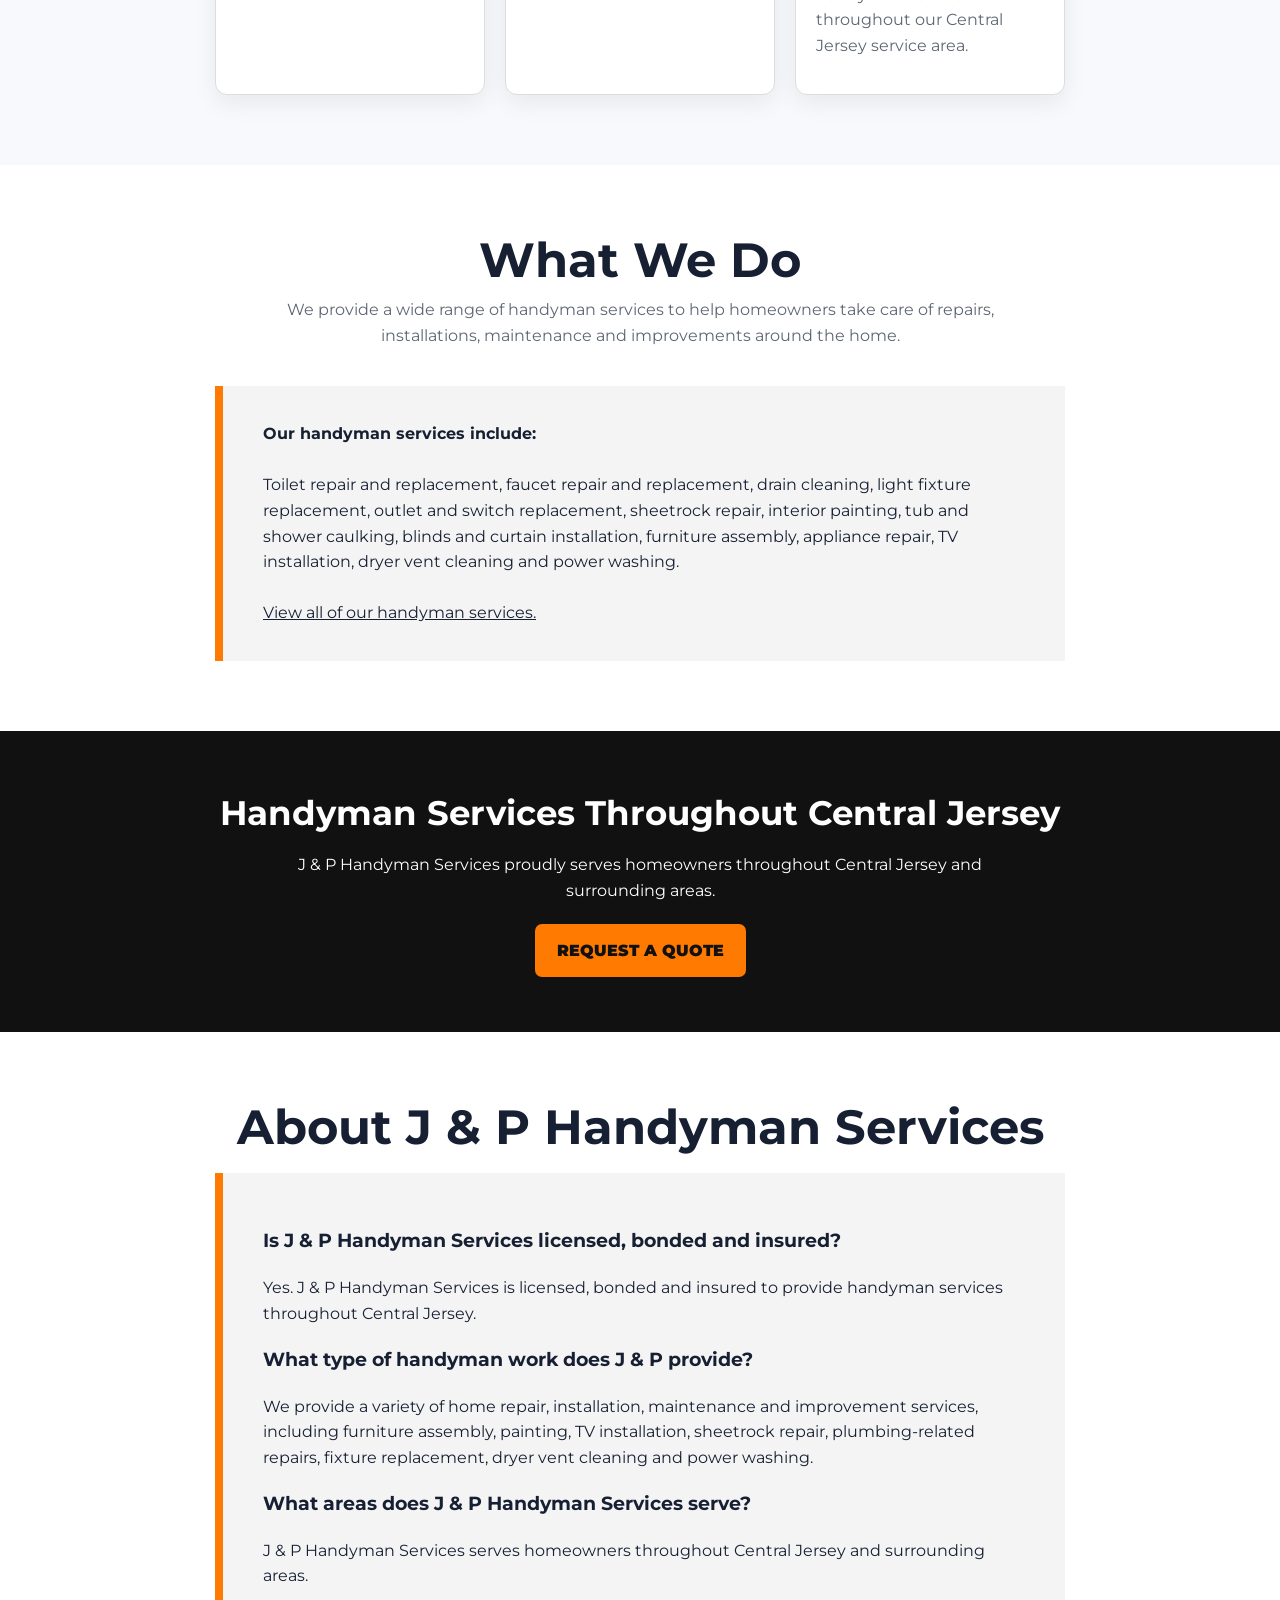
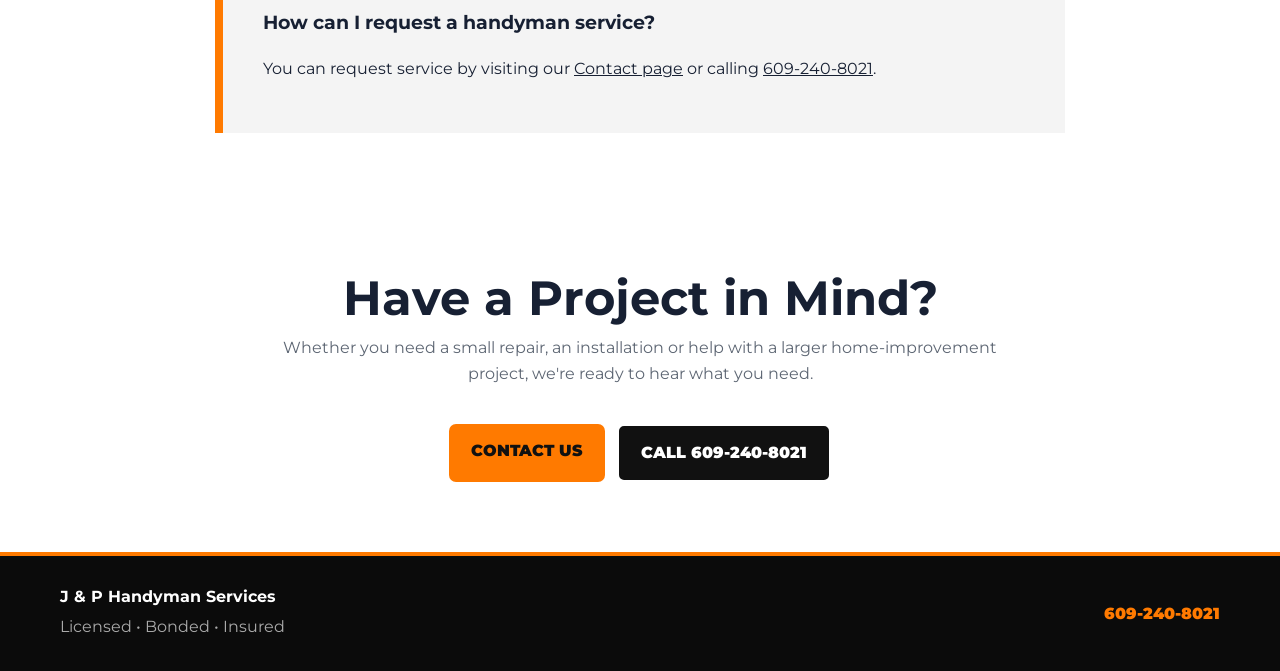
==== commit 84e537dc: "Publish updated J & P Handyman Services website" ====
--- a/about.html
+++ b/about.html
@@ -1,386 +1,565 @@
-<!doctype html>
-<html lang="en">
-
-<head>
-  <meta charset="utf-8">
-  <meta name="viewport" content="width=device-width, initial-scale=1">
-
-  <meta
-    name="description"
-    content="Learn about J & P Handyman Services, a fully insured, bonded and licensed handyman service serving Central Jersey."
-  >
-
-  <title>About | J & P Handyman Services</title>
-
-  <link rel="stylesheet" href="css/style.css">
-</head>
-
-<body>
-
-
-
-<header class="site-header">
-
-  <!-- HAMBURGER MENU -->
-
-  <button
-    class="menu-toggle"
-    id="menuToggle"
-    type="button"
-    aria-label="Open menu"
-    aria-expanded="false"
-  >
-    <span></span>
-    <span></span>
-    <span></span>
-  </button>
-
-
-  <!-- CENTERED LOGO -->
-
-  <a class="brand" href="index.html">
-
-    <img
-      src="images/J and P logo.png"
-      alt="J & P Handyman Services logo"
-    >
-
-  </a>
-
-
-  <!-- MENU -->
-
-  <nav class="main-menu" id="mainMenu">
-
-     <a href="index.html">Home</a>
-
-    <a href="about.html">About</a>
-
-    <a href="faq.html">FAQ</a>
-
-    <a href="services.html">Services</a>
-
-    <a href="contact.html">Contact</a>
-
-  </nav>
-
-</header>
-
-
-
-<!-- =========================
-     ABOUT HERO
-========================= -->
-
-<section 
-  class="page-hero" 
-  style="background-image:url('images/backgrounds/about-background.jpg')"
->
-
-  <div class="page-hero-inner">
-
-    <div class="eyebrow">
-      ABOUT J &amp; P HANDYMAN SERVICES
-    </div>
-
-    <h1>
-      Reliable.<br>
-      Professional.<br>
-      Done Right.
-    </h1>
-
-    <p>
-      Dependable handyman services for homeowners throughout
-      Central Jersey.
-    </p>
-
-  </div>
-
-</section>
-
-
-
-<!-- =========================
-     WHO WE ARE
-========================= -->
-
-<section class="section">
-
-  <div class="section-inner">
-
-    <h2 class="section-title">
-      Who We Are
-    </h2>
-
-    <p class="section-lead">
-      J &amp; P Handyman Services provides dependable
-      handyman services for homeowners who want quality
-      work, honest communication and reliable service.
-    </p>
-
-
-    <div class="mission">
-
-      <strong>
-        Our goal is simple:
-      </strong>
-
-      provide professional handyman services while treating
-      every customer's home with care and respect.
-
-      From everyday repairs and installations to maintenance
-      and home-improvement projects, we are here to help
-      keep your home working properly and looking its best.
-
-    </div>
-
-  </div>
-
-</section>
-
-
-
-<!-- =========================
-     WHY CHOOSE US
-========================= -->
-
-<section
-  class="section"
-  style="background:#f7f9fc;"
->
-
-  <div class="section-inner">
-
-    <h2 class="section-title">
-      Why Choose J &amp; P?
-    </h2>
-
-    <p class="section-lead">
-      We believe good handyman service is about more than
-      simply completing a job. It's about showing up,
-      communicating clearly and doing the work properly.
-    </p>
-
-
-    <div class="cards">
-
-
-      <!-- QUALITY -->
-
-      <div class="service-card">
-
-        <div class="body">
-
-          <h3>
-            Quality Work
-          </h3>
-
-          <p>
-            We take pride in our workmanship and pay attention
-            to the details that make a difference.
-          </p>
-
-        </div>
-
-      </div>
-
-
-      <!-- DEPENDABLE -->
-
-      <div class="service-card">
-
-        <div class="body">
-
-          <h3>
-            Dependable Service
-          </h3>
-
-          <p>
-            We understand that your time matters. We strive to
-            communicate clearly and provide dependable service
-            from start to finish.
-          </p>
-
-        </div>
-
-      </div>
-
-
-      <!-- PROFESSIONAL -->
-
-      <div class="service-card">
-
-        <div class="body">
-
-          <h3>
-            Professional &amp; Prepared
-          </h3>
-
-          <p>
-            J &amp; P Handyman Services is fully insured,
-            bonded and licensed to provide handyman services
-            throughout our service area.
-          </p>
-
-        </div>
-
-      </div>
-
-
-    </div>
-
-  </div>
-
-</section>
-
-
-
-<!-- =========================
-     WHAT WE DO
-========================= -->
-
-<section class="section">
-
-  <div class="section-inner">
-
-    <h2 class="section-title">
-      What We Do
-    </h2>
-
-    <p class="section-lead">
-      We offer a wide range of handyman services to help
-      homeowners take care of repairs, installations,
-      maintenance and improvements around the home.
-    </p>
-
-
-    <div class="mission">
-
-      <strong>
-        Some of the services we offer include:
-      </strong>
-
-      <br><br>
-
-      Toilet repairs and replacements, faucet repairs and
-      replacements, drain cleaning, light fixture replacement,
-      outlet and switch replacement, sheetrock repair,
-      interior painting, tub and shower caulking, blinds and
-      curtain installation, furniture assembly, appliance
-      repair, TV installation, dryer vent cleaning and
-      power washing.
-
-    </div>
-
-  </div>
-
-</section>
-
-
-
-<!-- =========================
-     SERVICE AREA
-========================= -->
-
-<section class="band">
-
-  <h2>
-    Proudly Serving Central Jersey
-  </h2>
-
-  <p>
-    J &amp; P Handyman Services provides dependable handyman
-    services throughout Central Jersey and surrounding areas.
-  </p>
-
-  <a
-    class="btn"
-    href="contact.html"
-  >
-    REQUEST A QUOTE
-  </a>
-
-</section>
-
-
-
-<!-- =========================
-     CALL TO ACTION
-========================= -->
-
-<section class="section">
-
-  <div class="section-inner">
-
-    <h2 class="section-title">
-      Have a Project in Mind?
-    </h2>
-
-    <p class="section-lead">
-      Whether it's a small repair or a larger home-improvement
-      project, we're ready to hear what you need.
-    </p>
-
-
-    <div
-      class="buttons"
-      style="justify-content:center;"
-    >
-
-      <a
-        class="btn"
-        href="contact.html"
-      >
-        CONTACT US
-      </a>
-
-      <a
-        class="btn alt"
-        href="tel:6092408021"
-      >
-        CALL 609-240-8021
-      </a>
-
-    </div>
-
-  </div>
-
-</section>
-
-
-
-<!-- =========================
-     FOOTER
-========================= -->
-
-<footer>
-
-  <div>
-
-    <strong>
-      J &amp; P Handyman Services
-    </strong>
-
-    <p>
-      Reliable. Professional. Done right.
-    </p>
-
-  </div>
-
-
-  <a href="tel:6092408021">
-    609-240-8021
-  </a>
-
-</footer>
-
-
-
-<!-- =========================
-     MENU SCRIPT
-========================= -->
-
-<script src="js/script.js"></script>
-
-</body>
-</html>
+<!doctype html>
+
+<html lang="en">
+
+<head>
+  <meta charset="utf-8">
+  <meta name="viewport" content="width=device-width, initial-scale=1">
+
+  <title>About J &amp; P Handyman Services | Central Jersey Handyman</title>
+
+<meta
+name="description"
+content="Learn about J & P Handyman Services, a licensed, bonded and insured handyman serving homeowners throughout Central Jersey with reliable repairs, installations and home improvements."
+
+>
+
+  <meta name="robots" content="index, follow">
+
+  <link
+    rel="canonical"
+    href="https://jp-handyman.com/about.html"
+  >
+
+  <!-- Open Graph / Social Sharing -->
+
+<meta
+property="og:title"
+content="About J & P Handyman Services | Central Jersey"
+
+>
+
+<meta
+property="og:description"
+content="J & P Handyman Services provides licensed, bonded and insured handyman services throughout Central Jersey."
+
+>
+
+<meta
+property="og:type"
+content="website"
+
+>
+
+<meta
+property="og:url"
+content="https://jp-handyman.com/about.html"
+
+>
+
+<meta
+property="og:image"
+content="https://jp-handyman.com/images/J%20and%20P%20logo.png"
+
+>
+
+  <link rel="stylesheet" href="css/style.css">
+
+</head>
+
+<body>
+
+<header class="site-header">
+
+  <!-- HAMBURGER MENU -->
+
+<button
+class="menu-toggle"
+id="menuToggle"
+type="button"
+aria-label="Open menu"
+aria-expanded="false"
+
+>
+
+<span></span>
+
+
+<span></span>
+<span></span>
+
+
+  </button>
+
+  <!-- CENTERED LOGO -->
+
+<a
+class="brand"
+href="index.html"
+aria-label="J & P Handyman Services Home"
+
+>
+
+
+<img
+  src="images/J and P logo.png"
+  alt="J & P Handyman Services logo"
+>
+
+
+  </a>
+
+  <!-- MENU -->
+
+  <nav
+    class="main-menu"
+    id="mainMenu"
+    aria-label="Main navigation"
+  >
+
+
+<a href="index.html">Home</a>
+
+<a href="about.html" aria-current="page">About</a>
+
+<a href="faq.html">FAQ</a>
+
+<a href="services.html">Services</a>
+
+<a href="contact.html">Contact</a>
+
+
+  </nav>
+
+</header>
+
+<!-- =========================
+     ABOUT HERO
+========================= -->
+
+<section
+  class="page-hero"
+  style="background-image:url('images/backgrounds/about-background.jpg')"
+>
+
+  <div class="page-hero-inner">
+
+
+<div class="eyebrow">
+  LICENSED • BONDED • INSURED
+</div>
+
+<h1>
+  About J &amp; P Handyman Services
+</h1>
+
+<p>
+  Reliable, professional handyman services for homeowners
+  throughout Central Jersey.
+</p>
+
+
+  </div>
+
+</section>
+
+<!-- =========================
+     WHO WE ARE
+========================= -->
+
+<section class="section">
+
+  <div class="section-inner">
+
+
+<h2 class="section-title">
+  Who We Are
+</h2>
+
+<p class="section-lead">
+  J &amp; P Handyman Services is a licensed, bonded and
+  insured handyman service providing dependable home
+  repairs, installations, maintenance and improvement
+  services throughout Central Jersey.
+</p>
+
+
+<div class="mission">
+
+  <strong>
+    Our goal is simple:
+  </strong>
+
+  provide professional handyman services while treating
+  every customer's home with care, respect and attention
+  to detail.
+
+  <br><br>
+
+  From everyday repairs and installations to maintenance
+  and home-improvement projects, we help homeowners keep
+  their homes safe, functional and looking their best.
+
+</div>
+
+
+  </div>
+
+</section>
+
+<!-- =========================
+     WHY CHOOSE US
+========================= -->
+
+<section
+  class="section"
+  style="background:#f7f9fc;"
+>
+
+  <div class="section-inner">
+
+
+<h2 class="section-title">
+  Why Choose J &amp; P Handyman Services?
+</h2>
+
+<p class="section-lead">
+  Good handyman service is about more than simply
+  completing a job. We believe in clear communication,
+  dependable service and quality workmanship.
+</p>
+
+
+<div class="cards">
+
+
+  <!-- QUALITY -->
+
+  <div class="service-card">
+
+    <div class="body">
+
+      <h3>
+        Quality Work
+      </h3>
+
+      <p>
+        We take pride in our workmanship and pay attention
+        to the details that make a difference in the finished
+        project.
+      </p>
+
+    </div>
+
+  </div>
+
+
+  <!-- DEPENDABLE -->
+
+  <div class="service-card">
+
+    <div class="body">
+
+      <h3>
+        Dependable Service
+      </h3>
+
+      <p>
+        Your time matters. We strive to communicate clearly,
+        arrive prepared and provide dependable service from
+        start to finish.
+      </p>
+
+    </div>
+
+  </div>
+
+
+  <!-- LICENSED -->
+
+  <div class="service-card">
+
+    <div class="body">
+
+      <h3>
+        Licensed, Bonded &amp; Insured
+      </h3>
+
+      <p>
+        J &amp; P Handyman Services is licensed, bonded and
+        insured to provide handyman services throughout our
+        Central Jersey service area.
+      </p>
+
+    </div>
+
+  </div>
+
+
+</div>
+
+
+  </div>
+
+</section>
+
+<!-- =========================
+     WHAT WE DO
+========================= -->
+
+<section class="section">
+
+  <div class="section-inner">
+
+
+<h2 class="section-title">
+  What We Do
+</h2>
+
+<p class="section-lead">
+  We provide a wide range of handyman services to help
+  homeowners take care of repairs, installations,
+  maintenance and improvements around the home.
+</p>
+
+
+<div class="mission">
+
+  <strong>
+    Our handyman services include:
+  </strong>
+
+  <br><br>
+
+  Toilet repair and replacement, faucet repair and
+  replacement, drain cleaning, light fixture replacement,
+  outlet and switch replacement, sheetrock repair,
+  interior painting, tub and shower caulking, blinds and
+  curtain installation, furniture assembly, appliance
+  repair, TV installation, dryer vent cleaning and
+  power washing.
+
+  <br><br>
+
+  <a href="services.html">
+    View all of our handyman services.
+  </a>
+
+</div>
+
+
+  </div>
+
+</section>
+
+<!-- =========================
+     SERVICE AREA
+========================= -->
+
+<section class="band">
+
+  <h2>
+    Handyman Services Throughout Central Jersey
+  </h2>
+
+  <p>
+    J &amp; P Handyman Services proudly serves homeowners
+    throughout Central Jersey and surrounding areas.
+  </p>
+
+<a
+class="btn"
+href="contact.html"
+
+>
+
+
+REQUEST A QUOTE
+
+
+  </a>
+
+</section>
+
+<!-- =========================
+     AEO / COMMON QUESTIONS
+========================= -->
+
+<section class="section">
+
+  <div class="section-inner">
+
+
+<h2 class="section-title">
+  About J &amp; P Handyman Services
+</h2>
+
+
+<div class="mission">
+
+  <h3>
+    Is J &amp; P Handyman Services licensed, bonded and insured?
+  </h3>
+
+  <p>
+    Yes. J &amp; P Handyman Services is licensed, bonded and
+    insured to provide handyman services throughout Central
+    Jersey.
+  </p>
+
+
+  <h3>
+    What type of handyman work does J &amp; P provide?
+  </h3>
+
+  <p>
+    We provide a variety of home repair, installation,
+    maintenance and improvement services, including
+    furniture assembly, painting, TV installation,
+    sheetrock repair, plumbing-related repairs, fixture
+    replacement, dryer vent cleaning and power washing.
+  </p>
+
+
+  <h3>
+    What areas does J &amp; P Handyman Services serve?
+  </h3>
+
+  <p>
+    J &amp; P Handyman Services serves homeowners throughout
+    Central Jersey and surrounding areas.
+  </p>
+
+
+  <h3>
+    How can I request a handyman service?
+  </h3>
+
+  <p>
+    You can request service by visiting our
+    <a href="contact.html">Contact page</a>
+    or calling
+    <a href="tel:6092408021">609-240-8021</a>.
+  </p>
+
+</div>
+
+
+  </div>
+
+</section>
+
+<!-- =========================
+     CALL TO ACTION
+========================= -->
+
+<section class="section">
+
+  <div class="section-inner">
+
+
+<h2 class="section-title">
+  Have a Project in Mind?
+</h2>
+
+<p class="section-lead">
+  Whether you need a small repair, an installation or help
+  with a larger home-improvement project, we're ready to
+  hear what you need.
+</p>
+
+
+<div
+  class="buttons"
+  style="justify-content:center;"
+>
+
+  <a
+    class="btn"
+    href="contact.html"
+  >
+    CONTACT US
+  </a>
+
+  <a
+    class="btn alt"
+    href="tel:6092408021"
+  >
+    CALL 609-240-8021
+  </a>
+
+</div>
+
+
+  </div>
+
+</section>
+
+<!-- =========================
+     FOOTER
+========================= -->
+
+<footer>
+
+  <div>
+
+
+<strong>
+  J &amp; P Handyman Services
+</strong>
+
+<p>
+  Licensed • Bonded • Insured
+</p>
+
+
+  </div>
+
+  <a href="tel:6092408021">
+    609-240-8021
+  </a>
+
+</footer>
+
+<!-- =========================
+     LOCAL BUSINESS STRUCTURED DATA
+========================= -->
+
+<script type="application/ld+json">
+{
+  "@context": "https://schema.org",
+  "@type": "LocalBusiness",
+  "@id": "https://jp-handyman.com/#business",
+  "name": "J & P Handyman Services",
+  "url": "https://jp-handyman.com/",
+  "telephone": "+1-609-240-8021",
+  "description": "Licensed, bonded and insured handyman services serving Central Jersey.",
+  "areaServed": {
+    "@type": "Place",
+    "name": "Central Jersey"
+  },
+  "serviceType": [
+    "Handyman Services",
+    "Home Repairs",
+    "Home Maintenance",
+    "Home Improvement",
+    "Furniture Assembly",
+    "TV Installation",
+    "Interior Painting",
+    "Dryer Vent Cleaning",
+    "Power Washing"
+  ]
+}
+</script>
+
+<!-- =========================
+     WEBSITE STRUCTURED DATA
+========================= -->
+
+<script type="application/ld+json">
+{
+  "@context": "https://schema.org",
+  "@type": "WebSite",
+  "name": "J & P Handyman Services",
+  "url": "https://jp-handyman.com/"
+}
+</script>
+
+<!-- =========================
+     MENU SCRIPT
+========================= -->
+
+<script src="js/script.js"></script>
+
+</body>
+</html>
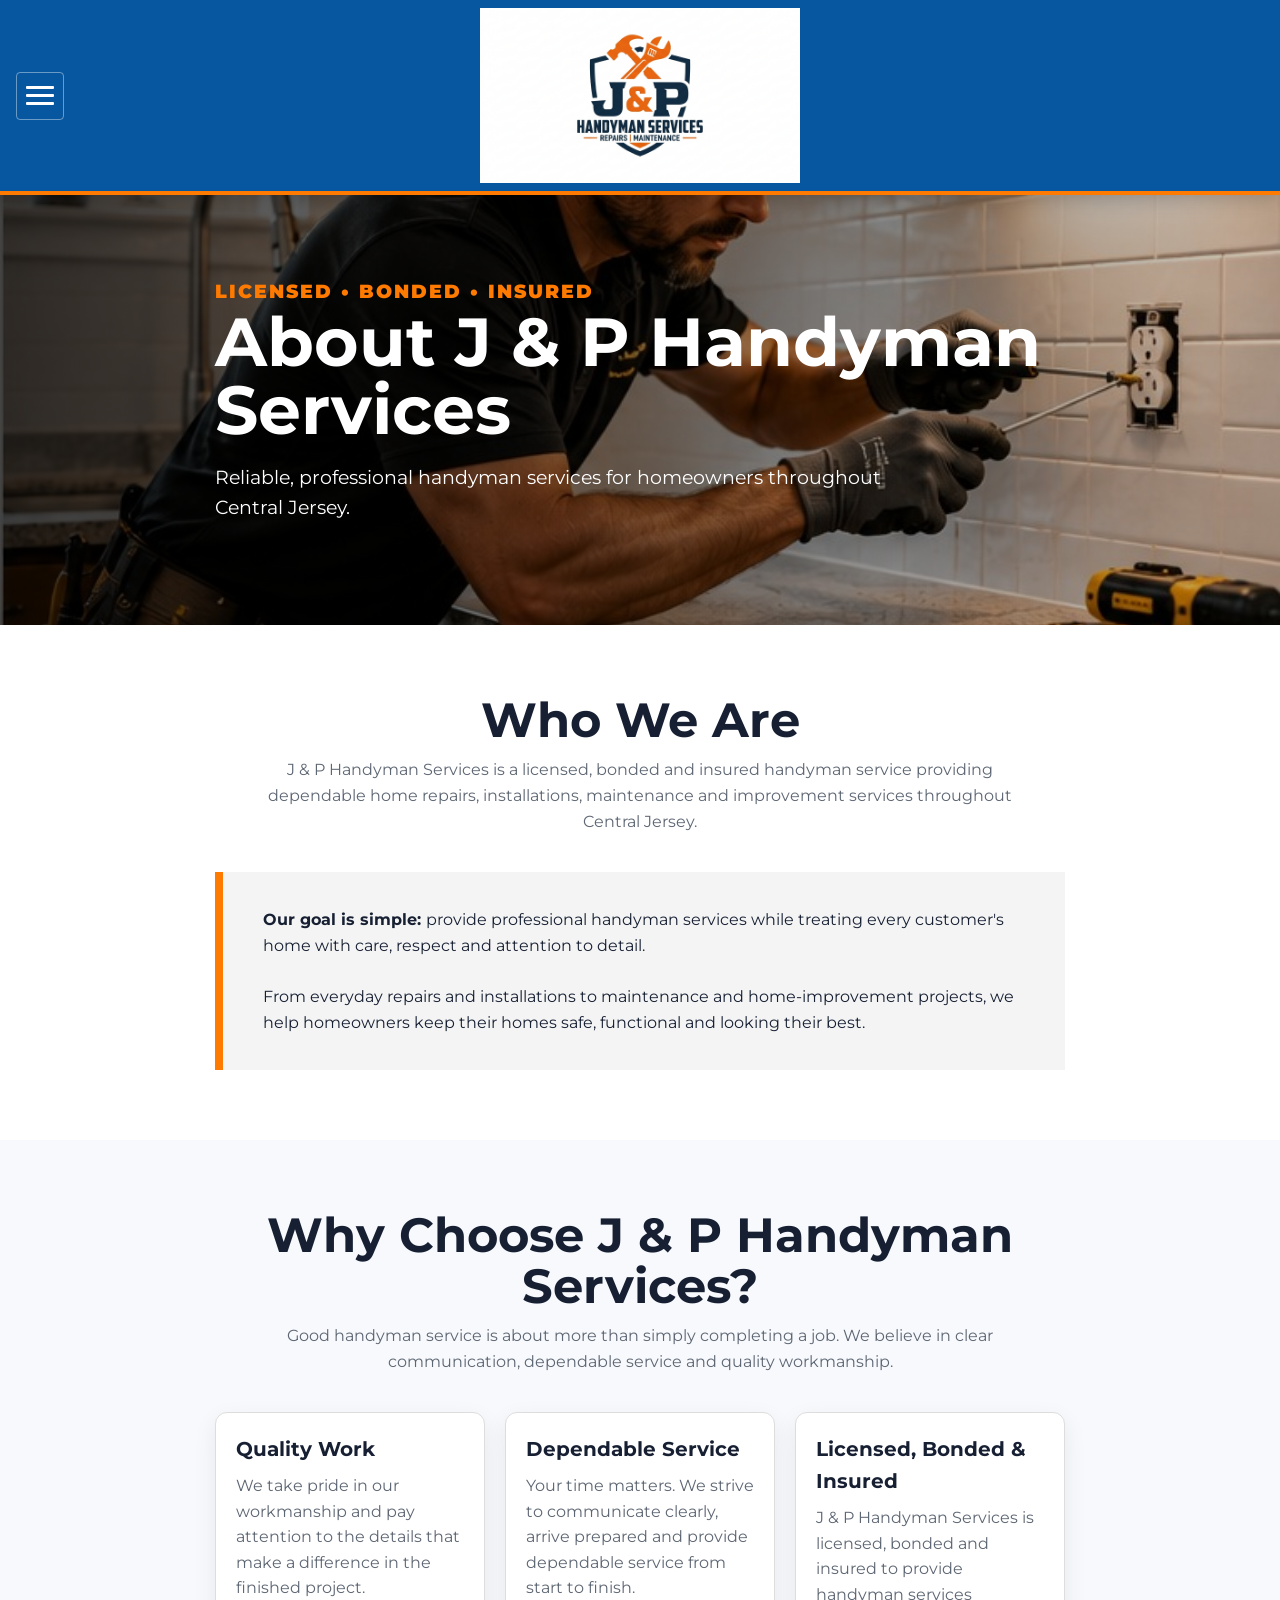
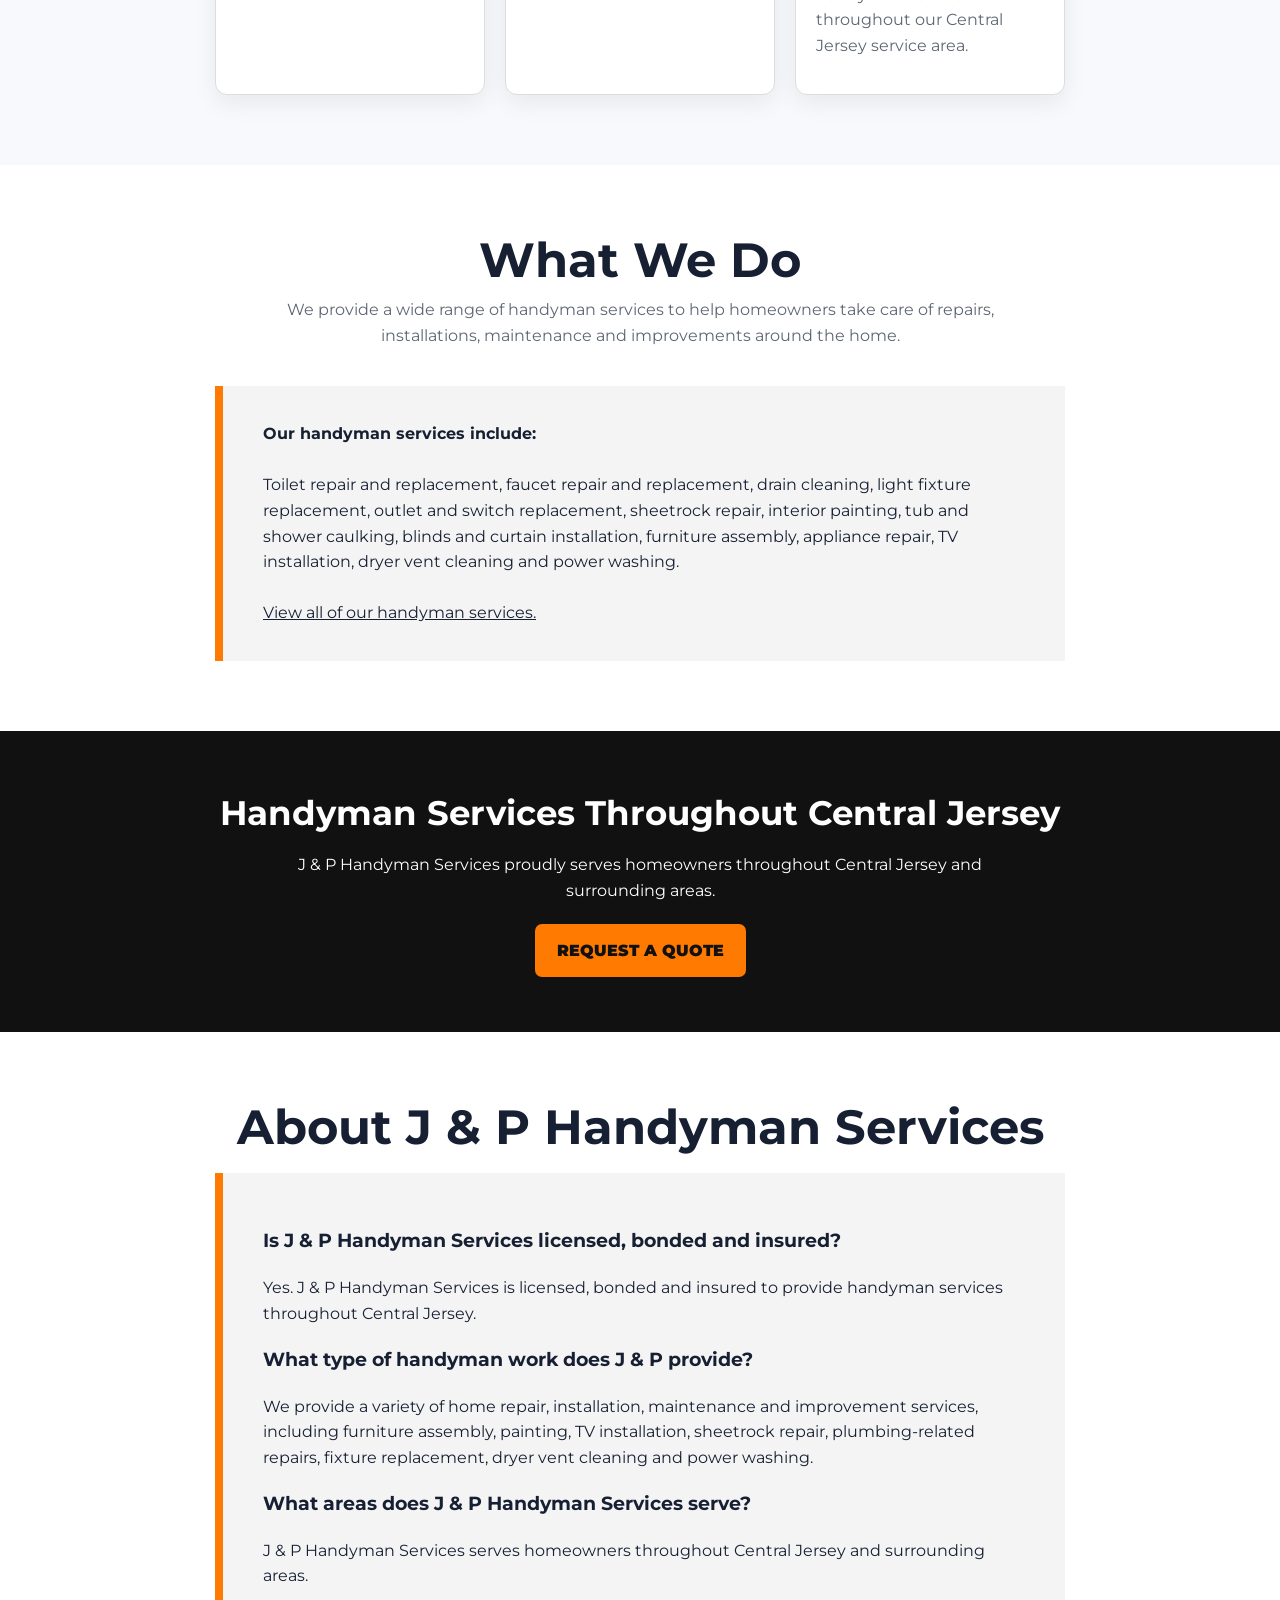
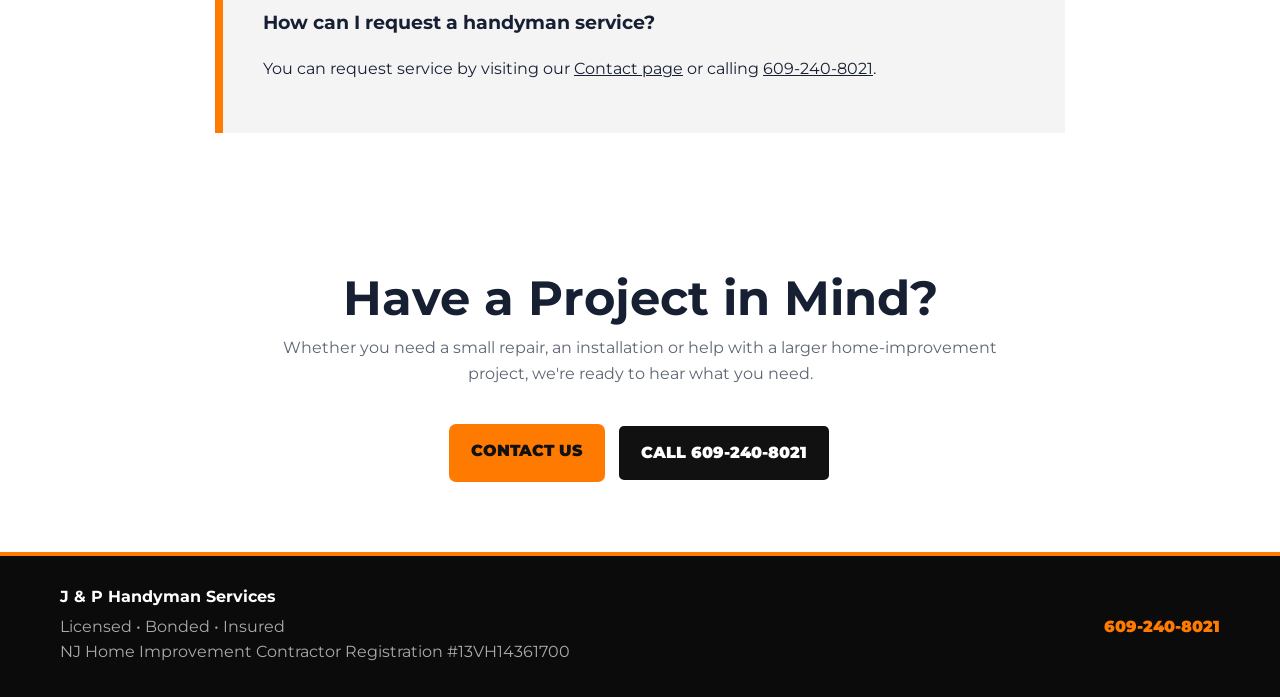
==== commit 94f7f4e1: "Display NJ contractor registration number" ====
--- a/about.html
+++ b/about.html
@@ -499,7 +499,8 @@
 </strong>
 
 <p>
-  Licensed • Bonded • Insured
+  Licensed • Bonded • Insured<br>
+      NJ Home Improvement Contractor Registration #13VH14361700
 </p>
 
 
